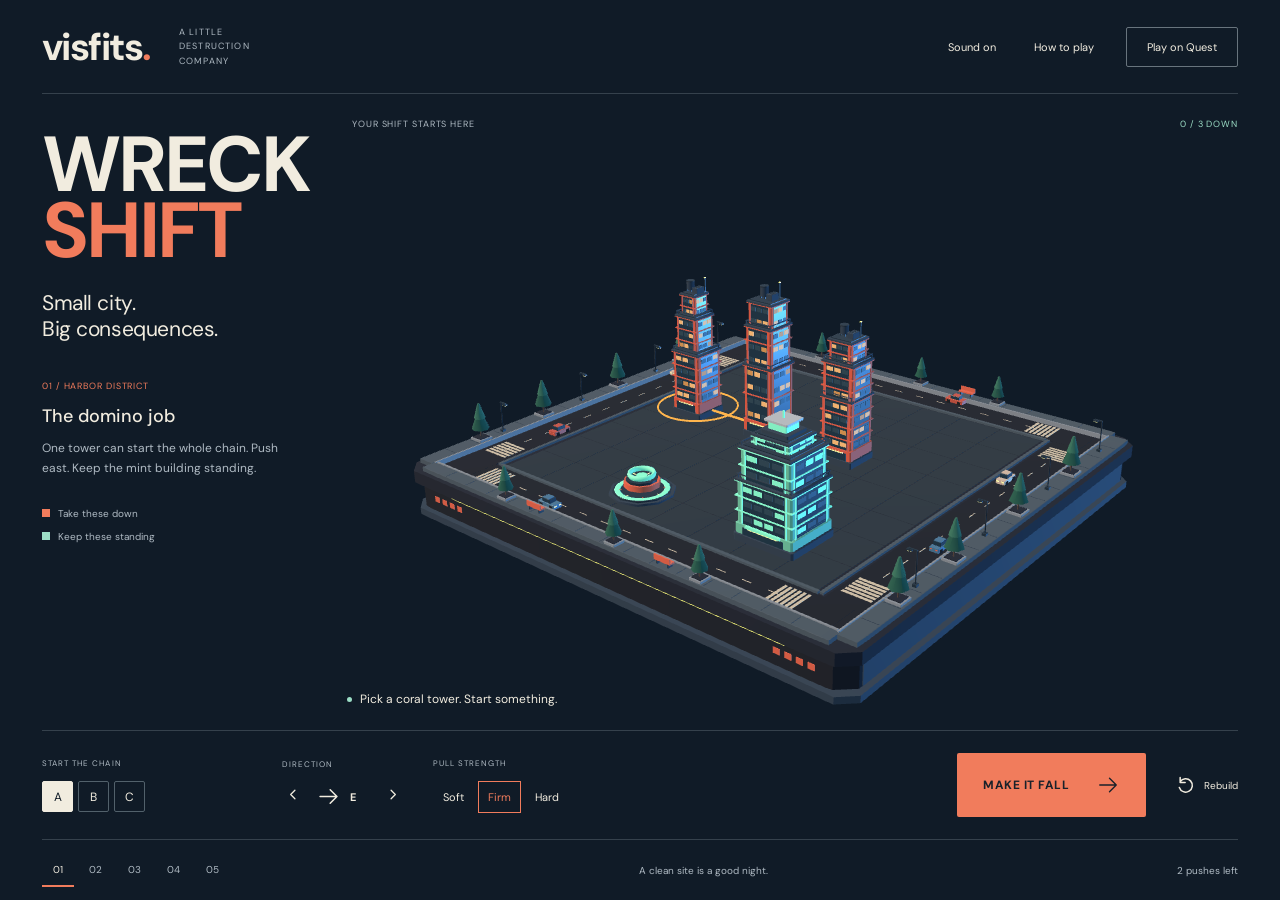
==== index.html @ 4d2891c1 "Publish Visfits Wreckshift playable release candidate" ====
<!doctype html><html lang="en"><head><meta charset="UTF-8"/><meta name="viewport" content="width=device-width,initial-scale=1.0"/><meta name="theme-color" content="#101b27"/><meta name="description" content="Visfits Wreckshift. A miniature city. One precise pull. Make the skyline fall, keep its heart standing."/><link rel="icon" href="./mark.svg"/><link rel="manifest" href="./manifest.webmanifest"/><link rel="apple-touch-icon" href="./icons/icon-192.png"/><meta property="og:title" content="Visfits: Wreckshift"/><meta property="og:description" content="A miniature city. One precise pull. Make the skyline fall, keep its heart standing."/><meta property="og:type" content="website"/><title>Visfits — Wreckshift</title>  <script type="module" crossorigin src="./assets/index-V44a2lR0.js"></script>
  <link rel="stylesheet" crossorigin href="./assets/index-DUepBXyD.css">
</head><body>
<div id="app">
<header><a class="brand" href="./" aria-label="Visfits home">visfits<span>.</span></a><span class="edition">A LITTLE DESTRUCTION COMPANY</span><div class="header-actions"><button id="sound" aria-pressed="true">Sound on</button><button id="help" aria-expanded="false">How to play</button><button id="xr" disabled>Checking VR</button></div></header>
<main>
<section class="brief" aria-label="Current contract"><h1>WRECK<br/><span>SHIFT</span></h1><p class="premise">Small city.<br/>Big consequences.</p><div class="contract"><p id="district"></p><h2 id="mission-title"></h2><p id="mission-description"></p></div><div class="legend"><span><i class="coral"></i>Take these down</span><span><i class="mint"></i>Keep these standing</span></div><div id="result" hidden><h2 id="result-title"></h2><p id="result-note"></p><button id="next">Next district <span aria-hidden="true">↗</span></button></div></section>
<section class="scene-region" aria-label="Interactive miniature city"><div id="scene-container" aria-label="Select a coral tower, aim, then push. Keyboard tower controls are below."></div><div id="loading">Building the neighborhood<span></span></div><div class="scene-top"><span id="phase">YOUR SHIFT STARTS HERE</span><span id="progress">0 / 3 DOWN</span></div><div class="scene-bottom"><span class="live-dot"></span><span id="feedback" role="status">Pick a coral tower. Start something.</span></div><div id="xr-message" role="status"></div></section>
</main>
<section class="controls" aria-label="Demolition controls"><div class="selection"><span class="control-label">START THE CHAIN</span><div id="towers" role="group" aria-label="Select a tower"></div></div><div class="aim"><span class="control-label">DIRECTION</span><div class="aim-row"><button id="left" aria-label="Aim 45 degrees left"><svg viewBox="0 0 24 24"><path d="m14 6-6 6 6 6"/></svg></button><span id="direction"><svg id="direction-arrow" viewBox="0 0 32 32"><path d="M16 26V6m-8 8 8-8 8 8"/></svg><b id="direction-label">E</b></span><button id="right" aria-label="Aim 45 degrees right"><svg viewBox="0 0 24 24"><path d="m10 6 6 6-6 6"/></svg></button></div></div><div class="power"><span class="control-label">PULL STRENGTH</span><div role="group" aria-label="Push strength"><button data-power="0.65">Soft</button><button data-power="1" aria-pressed="true">Firm</button><button data-power="1.35">Hard</button></div></div><button id="push" class="push" disabled><span>MAKE IT FALL</span><svg viewBox="0 0 32 32"><path d="M5 16h22M18 7l9 9-9 9"/></svg></button><button id="retry" class="retry" aria-label="Rebuild the district"><svg viewBox="0 0 24 24"><path d="M5 8a8 8 0 1 1-1 7M5 3v6h6"/></svg><span>Rebuild</span></button></section>
<footer><nav id="districts" aria-label="Districts"></nav><span id="best">A clean site is a good night.</span><span id="push-count">2 pushes left</span></footer>
<aside id="instructions" hidden><button id="close-help" aria-label="Close instructions">Close</button><h2>A little push.<br/>A big reaction.</h2><p>Select a coral tower. Aim the arrow away from the mint landmarks, choose your strength, then push.</p><p>In VR, point and pinch to select. Grab the orange demolition handle, draw it back, and let go. The pull sets direction and strength.</p><p>Clear every coral tower within the push limit. If a mint landmark falls, rebuild and try another angle.</p><p class="keys">Keyboard: A / D to aim · Space to push · R to rebuild</p><p><a href="./about.html" target="_blank" rel="noopener">Game notes, privacy &amp; credits ↗</a></p></aside>
</div></body></html>
---- assets/index-DUepBXyD.css ----
@font-face{font-family:DM Sans;font-style:normal;font-display:swap;font-weight:400;src:url(./dm-sans-latin-ext-400-normal-BtiwyxMk.woff2) format("woff2"),url(./dm-sans-latin-ext-400-normal-BjWJ59Pq.woff) format("woff");unicode-range:U+0100-02BA,U+02BD-02C5,U+02C7-02CC,U+02CE-02D7,U+02DD-02FF,U+0304,U+0308,U+0329,U+1D00-1DBF,U+1E00-1E9F,U+1EF2-1EFF,U+2020,U+20A0-20AB,U+20AD-20C0,U+2113,U+2C60-2C7F,U+A720-A7FF}@font-face{font-family:DM Sans;font-style:normal;font-display:swap;font-weight:400;src:url(./dm-sans-latin-400-normal-CW0RaeGs.woff2) format("woff2"),url(./dm-sans-latin-400-normal-BwCSEQnW.woff) format("woff");unicode-range:U+0000-00FF,U+0131,U+0152-0153,U+02BB-02BC,U+02C6,U+02DA,U+02DC,U+0304,U+0308,U+0329,U+2000-206F,U+20AC,U+2122,U+2191,U+2193,U+2212,U+2215,U+FEFF,U+FFFD}@font-face{font-family:DM Sans;font-style:normal;font-display:swap;font-weight:500;src:url(./dm-sans-latin-ext-500-normal-BJfUCQsA.woff2) format("woff2"),url(./dm-sans-latin-ext-500-normal-DR84L5F-.woff) format("woff");unicode-range:U+0100-02BA,U+02BD-02C5,U+02C7-02CC,U+02CE-02D7,U+02DD-02FF,U+0304,U+0308,U+0329,U+1D00-1DBF,U+1E00-1E9F,U+1EF2-1EFF,U+2020,U+20A0-20AB,U+20AD-20C0,U+2113,U+2C60-2C7F,U+A720-A7FF}@font-face{font-family:DM Sans;font-style:normal;font-display:swap;font-weight:500;src:url(./dm-sans-latin-500-normal-B9HHJjqV.woff2) format("woff2"),url(./dm-sans-latin-500-normal-Dr3UlScf.woff) format("woff");unicode-range:U+0000-00FF,U+0131,U+0152-0153,U+02BB-02BC,U+02C6,U+02DA,U+02DC,U+0304,U+0308,U+0329,U+2000-206F,U+20AC,U+2122,U+2191,U+2193,U+2212,U+2215,U+FEFF,U+FFFD}@font-face{font-family:DM Sans;font-style:normal;font-display:swap;font-weight:600;src:url(./dm-sans-latin-ext-600-normal-4vooXBpG.woff2) format("woff2"),url(./dm-sans-latin-ext-600-normal-DRtaDpgU.woff) format("woff");unicode-range:U+0100-02BA,U+02BD-02C5,U+02C7-02CC,U+02CE-02D7,U+02DD-02FF,U+0304,U+0308,U+0329,U+1D00-1DBF,U+1E00-1E9F,U+1EF2-1EFF,U+2020,U+20A0-20AB,U+20AD-20C0,U+2113,U+2C60-2C7F,U+A720-A7FF}@font-face{font-family:DM Sans;font-style:normal;font-display:swap;font-weight:600;src:url(./dm-sans-latin-600-normal-Aqo67rzb.woff2) format("woff2"),url(./dm-sans-latin-600-normal-BmdmIIQ2.woff) format("woff");unicode-range:U+0000-00FF,U+0131,U+0152-0153,U+02BB-02BC,U+02C6,U+02DA,U+02DC,U+0304,U+0308,U+0329,U+2000-206F,U+20AC,U+2122,U+2191,U+2193,U+2212,U+2215,U+FEFF,U+FFFD}@font-face{font-family:DM Sans;font-style:normal;font-display:swap;font-weight:700;src:url(./dm-sans-latin-ext-700-normal-CJIcxD6K.woff2) format("woff2"),url(./dm-sans-latin-ext-700-normal-BLI3TTWz.woff) format("woff");unicode-range:U+0100-02BA,U+02BD-02C5,U+02C7-02CC,U+02CE-02D7,U+02DD-02FF,U+0304,U+0308,U+0329,U+1D00-1DBF,U+1E00-1E9F,U+1EF2-1EFF,U+2020,U+20A0-20AB,U+20AD-20C0,U+2113,U+2C60-2C7F,U+A720-A7FF}@font-face{font-family:DM Sans;font-style:normal;font-display:swap;font-weight:700;src:url(./dm-sans-latin-700-normal-DvUfVpUG.woff2) format("woff2"),url(./dm-sans-latin-700-normal-CUSSCpQX.woff) format("woff");unicode-range:U+0000-00FF,U+0131,U+0152-0153,U+02BB-02BC,U+02C6,U+02DA,U+02DC,U+0304,U+0308,U+0329,U+2000-206F,U+20AC,U+2122,U+2191,U+2193,U+2212,U+2215,U+FEFF,U+FFFD}:root{font-family:DM Sans,sans-serif;color:#f1ecdf;background:#101b27;font-synthesis:none;--paper:#f1ecdf;--ink:#101b27;--coral:#f17c5c;--mint:#9cdec6;--muted:#afbac3;--line:#35414c}*{box-sizing:border-box}body{margin:0}button,a,select{-webkit-tap-highlight-color:transparent}button{font:inherit;color:inherit;cursor:pointer;background:none;border:0}button:disabled{opacity:.38;cursor:default}button:focus-visible,a:focus-visible{outline:2px solid var(--mint);outline-offset:5px}button:hover:not(:disabled){color:var(--mint)}::selection{background:var(--coral);color:var(--ink)}[hidden]{display:none!important}h1,h2,p{margin:0}svg{fill:none;stroke:currentColor;stroke-width:1.8;stroke-linecap:round;stroke-linejoin:round}header{height:94px;display:flex;align-items:center;gap:28px;margin:0 42px;border-bottom:1px solid var(--line);position:relative;z-index:3}.brand{font-weight:700;color:var(--paper);font-size:38px;letter-spacing:-.04em;text-decoration:none}.brand span{color:var(--coral)}.edition{font-size:9px;letter-spacing:.13em;max-width:115px;line-height:1.6;color:var(--muted)}.header-actions{margin-left:auto;display:flex;gap:26px;align-items:center;font-size:11px}#xr{border:1px solid #68747d;padding:12px 20px;border-radius:2px}main{height:calc(100svh - 264px);min-height:580px;max-height:1100px;display:grid;grid-template-columns:270px minmax(0,1fr);padding:0 42px;gap:10px}.brief{padding-top:38px;position:relative;z-index:2}h1{font-size:78px;line-height:.85;letter-spacing:-.04em;font-weight:700;position:relative;width:min-content}h1 span{color:var(--coral)}h1 i{font-size:17px;font-style:normal;position:absolute;right:-21px;top:5px}.premise{font-size:21px;line-height:1.25;margin-top:25px;letter-spacing:-.02em}.contract{margin-top:38px;max-width:245px}#district{font-size:9px;letter-spacing:.1em;color:var(--coral);margin-bottom:12px}.contract h2{font-size:18px;font-weight:500}.contract>p:last-child{font-size:12px;line-height:1.7;color:var(--muted);margin-top:10px}.legend{display:flex;flex-direction:column;gap:10px;margin-top:28px;font-size:10px;color:var(--muted)}.legend span{display:flex;align-items:center;gap:8px}.legend i{width:8px;height:8px;display:inline-block}.coral{background:var(--coral)}.mint{background:var(--mint)}.scene-region{position:relative;min-width:0}#scene-container{position:absolute;inset:0}canvas{display:block;touch-action:pan-y}#loading{position:absolute;inset:0;display:flex;align-items:center;justify-content:center;gap:12px;font-size:13px;background:var(--ink);z-index:4}#loading span{width:5px;height:5px;background:var(--coral);animation:blink 1s infinite}@keyframes blink{50%{opacity:.25}}.scene-top{position:absolute;top:24px;left:30px;right:0;display:flex;justify-content:space-between;font-size:9px;letter-spacing:.1em;color:var(--muted);pointer-events:none}#progress{color:var(--mint)}.scene-bottom{position:absolute;bottom:23px;left:25px;right:15px;display:flex;align-items:center;gap:8px;font-size:12px;pointer-events:none}.live-dot{height:5px;width:5px;border-radius:50%;background:var(--mint);flex-shrink:0}#xr-message{position:absolute;bottom:55px;left:25px;right:25px;font-size:12px;background:var(--ink);color:var(--coral)}#xr-message:empty{display:none}.controls{min-height:110px;margin:0 42px;display:flex;gap:30px;align-items:center;border-top:1px solid var(--line);border-bottom:1px solid var(--line)}.control-label{font-size:8px;letter-spacing:.13em;color:var(--muted);display:block;margin-bottom:13px}.selection{min-width:210px}#towers{display:flex;gap:5px}#towers button{width:31px;height:31px;font-size:12px;border:1px solid #52616b;border-radius:2px;font-variant-numeric:tabular-nums}#towers button[aria-pressed=true]{background:var(--paper);color:var(--ink);border-color:var(--paper)}#towers button.fallen{border-style:dashed;color:var(--mint)}.aim-row{display:flex;gap:11px;align-items:center}.aim-row>button{padding:0;width:22px;height:30px}.aim-row>button svg{width:17px;height:17px}.aim-row>span{display:flex;gap:8px;align-items:center;font-size:11px;min-width:55px}.aim-row>span svg{width:27px;height:27px;transition:rotate .2s}.power>div{display:flex;gap:4px}.power button{padding:8px 9px;border:1px solid transparent;font-size:11px}.power button[aria-pressed=true]{border-color:var(--coral);color:var(--coral)}.push{margin-left:auto;background:var(--coral);color:#18212a;display:flex;align-items:center;gap:27px;padding:20px 26px;border-radius:2px;font-size:12px;font-weight:700;letter-spacing:.04em;white-space:nowrap;min-height:61px}.push svg{width:24px;height:24px}.push:hover:not(:disabled){background:#ffa07c;color:var(--ink)}.retry{display:flex;align-items:center;gap:8px;font-size:10px;padding:10px 0}.retry svg{width:20px;height:20px}footer{height:60px;display:flex;align-items:center;justify-content:space-between;margin:0 42px;color:var(--muted);font-size:10px}#districts{display:flex;gap:4px}#districts button{font-size:10px;padding:9px 11px;border-bottom:2px solid transparent}#districts button[aria-current=true]{color:var(--paper);border-color:var(--coral)}#districts button.complete:after{content:"·";color:var(--mint);margin-left:4px}#result{position:absolute;left:0;right:0;top:280px;background:var(--ink);padding:24px 0;min-height:210px}#result h2{font-size:30px;letter-spacing:-.03em;color:var(--mint)}#result.fail h2{color:var(--coral)}#result p{font-size:12px;line-height:1.7;color:var(--muted);margin-top:12px}#next{margin-top:20px;padding:13px 15px;border:1px solid var(--muted);font-size:12px;display:flex;justify-content:space-between;gap:24px}#instructions{position:fixed;z-index:20;right:25px;top:80px;padding:35px;width:360px;max-width:calc(100vw - 36px);background:#e6e5d8;color:#142230;box-shadow:0 15px 60px #0007;border-radius:2px}#instructions h2{font-size:33px;line-height:1.05;letter-spacing:-.03em;margin:25px 0}#instructions p{font-size:13px;line-height:1.7;margin-top:15px}#instructions .keys{font-size:11px}#close-help{position:absolute;right:20px;top:15px;font-size:11px;text-decoration:underline}#instructions button:hover{color:#ab3929}::-webkit-scrollbar{width:7px}::-webkit-scrollbar-thumb{background:#51616e}::-webkit-scrollbar-track{background:var(--ink)}@media(min-width:1600px){main{grid-template-columns:330px minmax(0,1fr)}h1{font-size:96px}.brief{padding-top:55px}.contract{margin-top:50px}}@media(max-width:1100px){header{margin:0 25px}.edition{display:none}main{padding:0 25px;grid-template-columns:220px minmax(0,1fr)}h1{font-size:66px}.controls,footer{margin:0 25px}.controls{gap:15px}.selection{min-width:170px}.power button{padding:8px 5px}.push{padding:18px;gap:12px}}@media(max-width:760px){header{height:70px;margin:0 18px}.brand{font-size:30px}.header-actions{gap:14px;font-size:10px}#xr{padding:9px 11px}#help{font-size:0}#help:after{content:"Help";font-size:10px}main{height:auto;min-height:0;display:block;padding:0 18px}.brief{padding-top:22px;display:grid;grid-template-columns:1fr 1fr;gap:8px 14px}h1{font-size:42px;line-height:.85;grid-row:1/3}h1 i{font-size:12px;right:-13px}.premise{font-size:14px;margin:0}.contract{margin:0;grid-column:1/-1;max-width:none;display:grid;grid-template-columns:1fr 1fr;gap:6px 14px;padding-top:20px}#district{font-size:8px;margin:0;grid-column:1}.contract h2{font-size:15px;grid-column:1}.contract>p:last-child{grid-column:2;grid-row:1/3;font-size:10px;line-height:1.6;margin:0}.legend{grid-column:2;grid-row:2;gap:5px;font-size:9px;margin:0}.scene-region{height:400px;margin:0 -18px}.scene-top{top:19px;left:18px;right:18px;font-size:8px}.scene-bottom{left:18px;bottom:10px;font-size:10px}.controls{margin:0;position:fixed;bottom:0;left:0;right:0;z-index:8;background:var(--ink);padding:14px 18px;display:grid;grid-template-columns:1fr auto auto;gap:13px 8px;box-shadow:0 -12px 28px #101b2740}.selection{min-width:0;grid-column:1/3}.control-label{font-size:7px;margin-bottom:7px}#towers{gap:4px}#towers button{height:26px;width:26px;font-size:10px}.aim{grid-column:3;grid-row:1}.aim-row{gap:4px}.aim-row>span{min-width:46px}.power{grid-column:1;grid-row:2}.power .control-label{display:none}.power button{font-size:10px;padding:7px}.push{grid-column:2/4;grid-row:2;font-size:10px;min-height:39px;padding:9px 12px;gap:13px;margin:0;justify-content:center}.push svg{width:18px;height:18px}.retry{grid-row:1;grid-column:2;justify-self:end;margin-right:6px;padding:19px 0 0}.retry span{display:none}.retry svg{width:18px;height:18px}.selection{grid-column:1}.aim{min-width:100px}body{padding-bottom:145px}footer{margin:0 18px;height:55px;font-size:9px;gap:10px}#best{display:none}#districts button{padding:9px}#result{position:relative;grid-column:1/-1;top:auto;padding:17px 0;min-height:0}#result h2{font-size:25px}#result p{font-size:11px;margin-top:5px}#next{margin-top:10px;padding:10px;font-size:11px}.scene-region:has(+*){min-width:0}}@media(prefers-reduced-motion:reduce){*,*:before,*:after{animation:none!important;transition:none!important}}
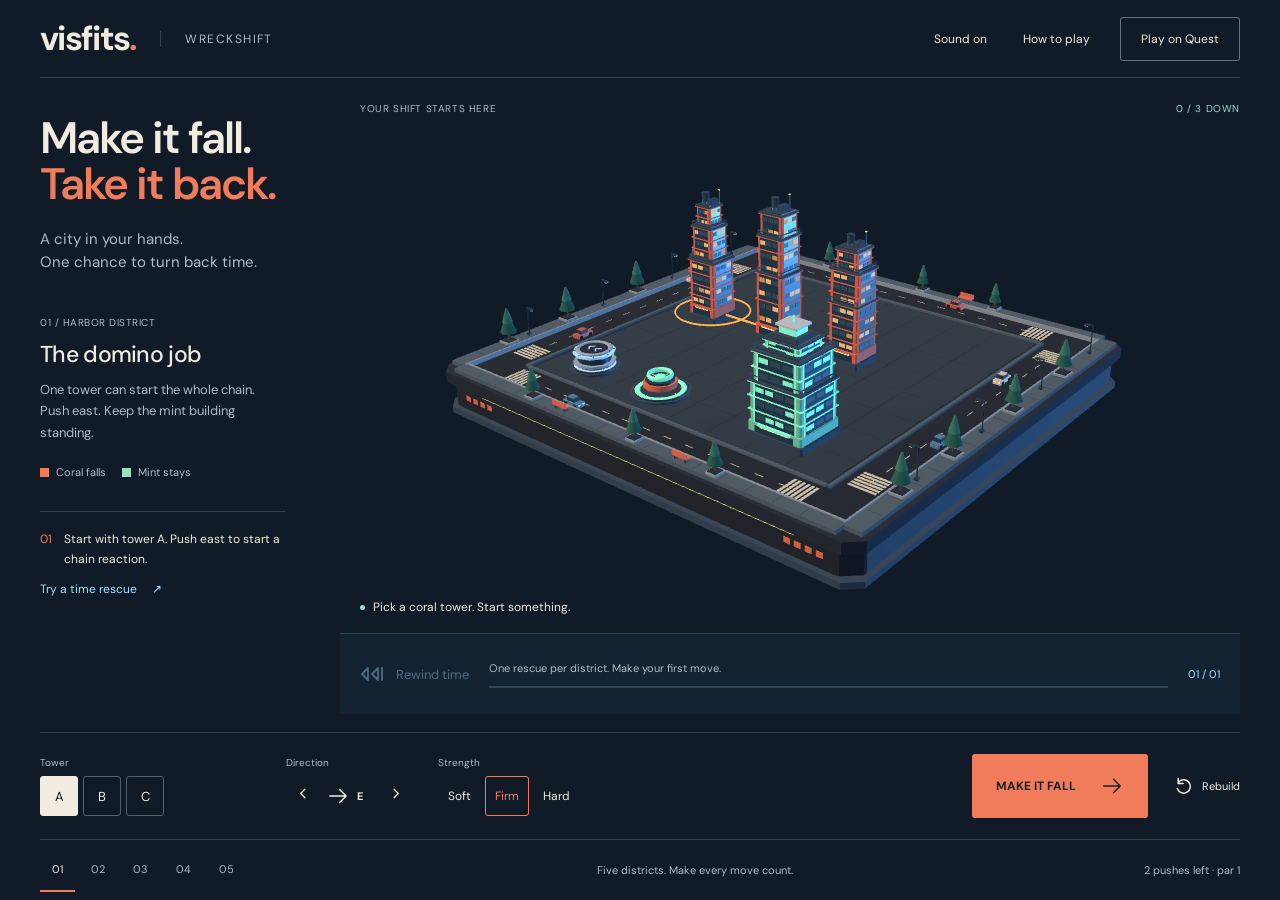
==== commit c826d02a: "Publish Visfits rewind-and-redirect release" ====
--- a/index.html
+++ b/index.html
@@ -1,13 +1,15 @@
-<!doctype html><html lang="en"><head><meta charset="UTF-8"/><meta name="viewport" content="width=device-width,initial-scale=1.0"/><meta name="theme-color" content="#101b27"/><meta name="description" content="Visfits Wreckshift. A miniature city. One precise pull. Make the skyline fall, keep its heart standing."/><link rel="icon" href="./mark.svg"/><link rel="manifest" href="./manifest.webmanifest"/><link rel="apple-touch-icon" href="./icons/icon-192.png"/><meta property="og:title" content="Visfits: Wreckshift"/><meta property="og:description" content="A miniature city. One precise pull. Make the skyline fall, keep its heart standing."/><meta property="og:type" content="website"/><title>Visfits — Wreckshift</title>  <script type="module" crossorigin src="./assets/index-V44a2lR0.js"></script>
-  <link rel="stylesheet" crossorigin href="./assets/index-DUepBXyD.css">
+<!doctype html>
+<html lang="en"><head><meta charset="UTF-8"/><meta name="viewport" content="width=device-width,initial-scale=1.0"/><meta name="theme-color" content="#101b27"/><meta name="description" content="Visfits Wreckshift. Pull a tower. Rewind the collapse. Change the city's fate with your hands."/><link rel="icon" href="./mark.svg"/><link rel="manifest" href="./manifest.webmanifest"/><link rel="apple-touch-icon" href="./icons/icon-192.png"/><meta property="og:title" content="Visfits: Wreckshift"/><meta property="og:description" content="Pull a tower. Rewind the collapse. Change the city's fate with your hands."/><meta property="og:type" content="website"/><title>Visfits — Wreckshift</title>  <script type="module" crossorigin src="./assets/index-K0QiVnIG.js"></script>
+  <link rel="stylesheet" crossorigin href="./assets/index-BJl4r2vV.css">
 </head><body>
 <div id="app">
-<header><a class="brand" href="./" aria-label="Visfits home">visfits<span>.</span></a><span class="edition">A LITTLE DESTRUCTION COMPANY</span><div class="header-actions"><button id="sound" aria-pressed="true">Sound on</button><button id="help" aria-expanded="false">How to play</button><button id="xr" disabled>Checking VR</button></div></header>
+<header><a class="brand" href="./" aria-label="Visfits home">visfits<span>.</span></a><span class="edition">WRECKSHIFT</span><div class="header-actions"><button id="sound" aria-pressed="true">Sound on</button><button id="help" aria-expanded="false">How to play</button><button id="xr" disabled>Checking VR</button></div></header>
 <main>
-<section class="brief" aria-label="Current contract"><h1>WRECK<br/><span>SHIFT</span></h1><p class="premise">Small city.<br/>Big consequences.</p><div class="contract"><p id="district"></p><h2 id="mission-title"></h2><p id="mission-description"></p></div><div class="legend"><span><i class="coral"></i>Take these down</span><span><i class="mint"></i>Keep these standing</span></div><div id="result" hidden><h2 id="result-title"></h2><p id="result-note"></p><button id="next">Next district <span aria-hidden="true">↗</span></button></div></section>
-<section class="scene-region" aria-label="Interactive miniature city"><div id="scene-container" aria-label="Select a coral tower, aim, then push. Keyboard tower controls are below."></div><div id="loading">Building the neighborhood<span></span></div><div class="scene-top"><span id="phase">YOUR SHIFT STARTS HERE</span><span id="progress">0 / 3 DOWN</span></div><div class="scene-bottom"><span class="live-dot"></span><span id="feedback" role="status">Pick a coral tower. Start something.</span></div><div id="xr-message" role="status"></div></section>
+<section class="brief" aria-label="Current contract"><div class="title-block"><h1>Make it fall.<br/><span>Take it back.</span></h1><p class="premise">A city in your hands.<br/>One chance to turn back time.</p></div><div class="contract"><p id="district"></p><h2 id="mission-title"></h2><p id="mission-description"></p></div><div class="legend"><span><i class="coral"></i>Coral falls</span><span><i class="mint"></i>Mint stays</span></div><div id="lesson"><span id="lesson-number">01</span><p id="lesson-text">Start with tower A. Push east to start a chain reaction.</p></div><button id="practice" class="text-button">Try a time rescue <span aria-hidden="true">↗</span></button><div id="result" hidden><p id="result-stamp"></p><h2 id="result-title"></h2><p id="result-note"></p><p id="result-score"></p><button id="next">Next district <span aria-hidden="true">↗</span></button></div></section>
+<section class="scene-region" aria-label="Interactive miniature city"><div id="scene-container" aria-label="Select a coral tower, aim, then push. Keyboard tower controls are below."></div><div id="loading">Building the neighborhood<span></span></div><div class="scene-top"><span id="phase">YOUR SHIFT STARTS HERE</span><span id="progress">0 / 3 DOWN</span></div><div id="time-overlay" hidden><span>TIME HELD</span><strong id="time-readout">−0.0s</strong><p>Pick a tower. Change the chain.</p></div><div class="scene-bottom"><span class="live-dot"></span><span id="feedback" role="status">Pick a coral tower. Start something.</span></div><div id="xr-message" role="status"></div></section>
+<section class="time-console" aria-label="Time rescue"><button id="rewind" disabled><svg viewBox="0 0 24 24" aria-hidden="true"><path d="M8 6 2 12l6 6V6Zm10 0-6 6 6 6V6M22 6v12"/></svg><span id="rewind-label">Rewind time</span></button><div class="time-detail"><p id="time-caption">One rescue per district. Make your first move.</p><div id="timeline-controls" hidden><label for="timeline">Back in time</label><input id="timeline" type="range" min="0" max="1000" value="1000" step="1"/><output id="timeline-value" for="timeline">0.0s</output><button id="cancel-rewind">Return to present</button></div><div class="time-track" aria-hidden="true"><span id="time-fill"></span></div></div><span id="time-charge">01 / 01</span><button id="mobile-retry" aria-label="Rebuild the district">Rebuild ↻</button></section>
 </main>
-<section class="controls" aria-label="Demolition controls"><div class="selection"><span class="control-label">START THE CHAIN</span><div id="towers" role="group" aria-label="Select a tower"></div></div><div class="aim"><span class="control-label">DIRECTION</span><div class="aim-row"><button id="left" aria-label="Aim 45 degrees left"><svg viewBox="0 0 24 24"><path d="m14 6-6 6 6 6"/></svg></button><span id="direction"><svg id="direction-arrow" viewBox="0 0 32 32"><path d="M16 26V6m-8 8 8-8 8 8"/></svg><b id="direction-label">E</b></span><button id="right" aria-label="Aim 45 degrees right"><svg viewBox="0 0 24 24"><path d="m10 6 6 6-6 6"/></svg></button></div></div><div class="power"><span class="control-label">PULL STRENGTH</span><div role="group" aria-label="Push strength"><button data-power="0.65">Soft</button><button data-power="1" aria-pressed="true">Firm</button><button data-power="1.35">Hard</button></div></div><button id="push" class="push" disabled><span>MAKE IT FALL</span><svg viewBox="0 0 32 32"><path d="M5 16h22M18 7l9 9-9 9"/></svg></button><button id="retry" class="retry" aria-label="Rebuild the district"><svg viewBox="0 0 24 24"><path d="M5 8a8 8 0 1 1-1 7M5 3v6h6"/></svg><span>Rebuild</span></button></section>
-<footer><nav id="districts" aria-label="Districts"></nav><span id="best">A clean site is a good night.</span><span id="push-count">2 pushes left</span></footer>
-<aside id="instructions" hidden><button id="close-help" aria-label="Close instructions">Close</button><h2>A little push.<br/>A big reaction.</h2><p>Select a coral tower. Aim the arrow away from the mint landmarks, choose your strength, then push.</p><p>In VR, point and pinch to select. Grab the orange demolition handle, draw it back, and let go. The pull sets direction and strength.</p><p>Clear every coral tower within the push limit. If a mint landmark falls, rebuild and try another angle.</p><p class="keys">Keyboard: A / D to aim · Space to push · R to rebuild</p><p><a href="./about.html" target="_blank" rel="noopener">Game notes, privacy &amp; credits ↗</a></p></aside>
+<section class="controls" aria-label="Demolition controls"><div class="selection"><span class="control-label">Tower</span><div id="towers" role="group" aria-label="Select a tower"></div></div><div class="aim"><span class="control-label">Direction</span><div class="aim-row"><button id="left" aria-label="Aim 45 degrees left"><svg viewBox="0 0 24 24"><path d="m14 6-6 6 6 6"/></svg></button><span id="direction"><svg id="direction-arrow" viewBox="0 0 32 32"><path d="M16 26V6m-8 8 8-8 8 8"/></svg><b id="direction-label">E</b></span><button id="right" aria-label="Aim 45 degrees right"><svg viewBox="0 0 24 24"><path d="m10 6 6 6-6 6"/></svg></button></div></div><div class="power"><span class="control-label">Strength</span><div role="group" aria-label="Push strength"><button data-power="0.65">Soft</button><button data-power="1" aria-pressed="true">Firm</button><button data-power="1.35">Hard</button></div></div><button id="push" class="push" disabled><span>MAKE IT FALL</span><svg viewBox="0 0 32 32"><path d="M5 16h22M18 7l9 9-9 9"/></svg></button><button id="retry" class="retry" aria-label="Rebuild the district"><svg viewBox="0 0 24 24"><path d="M5 8a8 8 0 1 1-1 7M5 3v6h6"/></svg><span>Rebuild</span></button></section>
+<footer><nav id="districts" aria-label="Districts"></nav><span id="best">Five districts. Make every move count.</span><span id="push-count">2 pushes left</span></footer>
+<aside id="instructions" hidden aria-label="How to play"><button id="close-help" aria-label="Close instructions">Close</button><h2>Break the city.<br/>Rewrite the moment.</h2><ol><li><strong>Start a chain.</strong> Select a coral tower, aim away from mint landmarks, then push.</li><li><strong>Catch your mistake.</strong> While buildings fall or after a failed move, rewind the last collapse. You get one rescue per district, including one bonus redirect push.</li><li><strong>Change the outcome.</strong> With time held, choose a standing tower and push in a new direction. Everything resumes from that instant.</li></ol><p>In VR: point and pinch to select. Pull the orange handle opposite the fall, then release. Pull the blue reel toward you to wind time back; release it, then redirect with the orange handle.</p><p>A Perfect shift clears the district at par without rewinding. Best scores stay on this device.</p><p class="keys">Keyboard: A / D aim · Space push · Z rewind · R rebuild</p><p><a href="./about.html" target="_blank" rel="noopener">Game notes, privacy &amp; credits ↗</a></p></aside>
 </div></body></html>
--- a/assets/index-BJl4r2vV.css
+++ b/assets/index-BJl4r2vV.css
@@ -0,0 +1 @@
+@font-face{font-family:DM Sans;font-style:normal;font-display:swap;font-weight:400;src:url(./dm-sans-latin-ext-400-normal-BtiwyxMk.woff2) format("woff2"),url(./dm-sans-latin-ext-400-normal-BjWJ59Pq.woff) format("woff");unicode-range:U+0100-02BA,U+02BD-02C5,U+02C7-02CC,U+02CE-02D7,U+02DD-02FF,U+0304,U+0308,U+0329,U+1D00-1DBF,U+1E00-1E9F,U+1EF2-1EFF,U+2020,U+20A0-20AB,U+20AD-20C0,U+2113,U+2C60-2C7F,U+A720-A7FF}@font-face{font-family:DM Sans;font-style:normal;font-display:swap;font-weight:400;src:url(./dm-sans-latin-400-normal-CW0RaeGs.woff2) format("woff2"),url(./dm-sans-latin-400-normal-BwCSEQnW.woff) format("woff");unicode-range:U+0000-00FF,U+0131,U+0152-0153,U+02BB-02BC,U+02C6,U+02DA,U+02DC,U+0304,U+0308,U+0329,U+2000-206F,U+20AC,U+2122,U+2191,U+2193,U+2212,U+2215,U+FEFF,U+FFFD}@font-face{font-family:DM Sans;font-style:normal;font-display:swap;font-weight:500;src:url(./dm-sans-latin-ext-500-normal-BJfUCQsA.woff2) format("woff2"),url(./dm-sans-latin-ext-500-normal-DR84L5F-.woff) format("woff");unicode-range:U+0100-02BA,U+02BD-02C5,U+02C7-02CC,U+02CE-02D7,U+02DD-02FF,U+0304,U+0308,U+0329,U+1D00-1DBF,U+1E00-1E9F,U+1EF2-1EFF,U+2020,U+20A0-20AB,U+20AD-20C0,U+2113,U+2C60-2C7F,U+A720-A7FF}@font-face{font-family:DM Sans;font-style:normal;font-display:swap;font-weight:500;src:url(./dm-sans-latin-500-normal-B9HHJjqV.woff2) format("woff2"),url(./dm-sans-latin-500-normal-Dr3UlScf.woff) format("woff");unicode-range:U+0000-00FF,U+0131,U+0152-0153,U+02BB-02BC,U+02C6,U+02DA,U+02DC,U+0304,U+0308,U+0329,U+2000-206F,U+20AC,U+2122,U+2191,U+2193,U+2212,U+2215,U+FEFF,U+FFFD}@font-face{font-family:DM Sans;font-style:normal;font-display:swap;font-weight:600;src:url(./dm-sans-latin-ext-600-normal-4vooXBpG.woff2) format("woff2"),url(./dm-sans-latin-ext-600-normal-DRtaDpgU.woff) format("woff");unicode-range:U+0100-02BA,U+02BD-02C5,U+02C7-02CC,U+02CE-02D7,U+02DD-02FF,U+0304,U+0308,U+0329,U+1D00-1DBF,U+1E00-1E9F,U+1EF2-1EFF,U+2020,U+20A0-20AB,U+20AD-20C0,U+2113,U+2C60-2C7F,U+A720-A7FF}@font-face{font-family:DM Sans;font-style:normal;font-display:swap;font-weight:600;src:url(./dm-sans-latin-600-normal-Aqo67rzb.woff2) format("woff2"),url(./dm-sans-latin-600-normal-BmdmIIQ2.woff) format("woff");unicode-range:U+0000-00FF,U+0131,U+0152-0153,U+02BB-02BC,U+02C6,U+02DA,U+02DC,U+0304,U+0308,U+0329,U+2000-206F,U+20AC,U+2122,U+2191,U+2193,U+2212,U+2215,U+FEFF,U+FFFD}@font-face{font-family:DM Sans;font-style:normal;font-display:swap;font-weight:700;src:url(./dm-sans-latin-ext-700-normal-CJIcxD6K.woff2) format("woff2"),url(./dm-sans-latin-ext-700-normal-BLI3TTWz.woff) format("woff");unicode-range:U+0100-02BA,U+02BD-02C5,U+02C7-02CC,U+02CE-02D7,U+02DD-02FF,U+0304,U+0308,U+0329,U+1D00-1DBF,U+1E00-1E9F,U+1EF2-1EFF,U+2020,U+20A0-20AB,U+20AD-20C0,U+2113,U+2C60-2C7F,U+A720-A7FF}@font-face{font-family:DM Sans;font-style:normal;font-display:swap;font-weight:700;src:url(./dm-sans-latin-700-normal-DvUfVpUG.woff2) format("woff2"),url(./dm-sans-latin-700-normal-CUSSCpQX.woff) format("woff");unicode-range:U+0000-00FF,U+0131,U+0152-0153,U+02BB-02BC,U+02C6,U+02DA,U+02DC,U+0304,U+0308,U+0329,U+2000-206F,U+20AC,U+2122,U+2191,U+2193,U+2212,U+2215,U+FEFF,U+FFFD}:root{font-family:DM Sans,sans-serif;color:#f1ecdf;background:#101b27;font-synthesis:none;--paper:#f1ecdf;--ink:#101b27;--coral:#f17c5c;--mint:#9cdec6;--time:#a5dfff;--muted:#afbac3;--line:#35414c}*{box-sizing:border-box}body{margin:0}button,a,input{-webkit-tap-highlight-color:transparent}button{font:inherit;color:inherit;cursor:pointer;background:none;border:0}button:disabled{opacity:.38;cursor:default}button:focus-visible,a:focus-visible,input:focus-visible{outline:2px solid var(--time);outline-offset:4px}button:hover:not(:disabled){color:var(--mint)}::selection{background:var(--coral);color:var(--ink)}[hidden]{display:none!important}h1,h2,p{margin:0}svg{fill:none;stroke:currentColor;stroke-width:1.8;stroke-linecap:round;stroke-linejoin:round}header{height:78px;display:flex;align-items:center;gap:24px;margin:0 40px;border-bottom:1px solid var(--line);position:relative;z-index:3}.brand{font-weight:700;color:var(--paper);font-size:34px;letter-spacing:-.05em;text-decoration:none}.brand span{color:var(--coral)}.edition{font-size:12px;letter-spacing:.12em;color:var(--muted);border-left:1px solid var(--line);padding-left:24px}.header-actions{margin-left:auto;display:flex;gap:24px;align-items:center;font-size:12px}.header-actions button{min-height:44px}#xr{border:1px solid #68747d;padding:10px 20px;border-radius:3px}main{min-height:610px;height:calc(100svh - 246px);max-height:1080px;display:grid;grid-template-columns:280px minmax(0,1fr);grid-template-rows:minmax(440px,1fr) auto;padding:0 40px;gap:0 20px}.brief{padding-top:38px;position:relative;z-index:2;grid-row:1/3}h1{font-size:44px;line-height:1.04;letter-spacing:-.045em;font-weight:600}h1 span{color:var(--coral)}.premise{font-size:15px;line-height:1.55;margin-top:20px;color:var(--muted)}.contract{margin-top:42px;max-width:245px}#district{font-size:10px;letter-spacing:.05em;color:var(--muted);margin-bottom:10px}.contract h2{font-size:23px;font-weight:500;letter-spacing:-.03em}.contract>p:last-child{font-size:13px;line-height:1.65;color:var(--muted);margin-top:10px}.legend{display:flex;gap:16px;margin-top:22px;font-size:11px;color:var(--muted)}.legend span{display:flex;align-items:center;gap:7px}.legend i{width:9px;height:9px;display:inline-block}.coral{background:var(--coral)}.mint{background:var(--mint)}#lesson{display:flex;gap:12px;margin-top:32px;border-top:1px solid var(--line);padding-top:18px;max-width:245px;font-size:12px;line-height:1.6}#lesson-number{font-size:12px;color:var(--coral);font-variant-numeric:tabular-nums}#lesson-text{color:var(--paper)}.text-button{padding:12px 0;font-size:12px;color:var(--time);display:flex;gap:15px;min-height:44px}.scene-region{position:relative;min-width:0;min-height:0}#scene-container{position:absolute;inset:0}canvas{display:block;touch-action:pan-y}#loading{position:absolute;inset:0;display:flex;align-items:center;justify-content:center;gap:12px;font-size:13px;background:var(--ink);z-index:4}#loading span{width:5px;height:5px;background:var(--coral);animation:blink 1s infinite}@keyframes blink{50%{opacity:.25}}.scene-top{position:absolute;top:24px;left:20px;right:0;display:flex;justify-content:space-between;gap:16px;font-size:10px;letter-spacing:.06em;color:var(--muted);pointer-events:none}#progress{color:var(--mint);white-space:nowrap}.scene-bottom{position:absolute;bottom:18px;left:20px;right:15px;display:flex;align-items:center;gap:8px;font-size:12px;pointer-events:none}.live-dot{height:5px;width:5px;border-radius:50%;background:var(--mint);flex-shrink:0}#xr-message{position:absolute;bottom:50px;left:20px;right:20px;font-size:12px;background:var(--ink);color:var(--coral)}#xr-message:empty{display:none}#time-overlay{position:absolute;top:68px;right:15px;text-align:right;pointer-events:none;color:var(--time)}#time-overlay span{font-size:10px;letter-spacing:.12em}#time-overlay strong{display:block;font-weight:500;font-size:44px;letter-spacing:-.05em;font-variant-numeric:tabular-nums}#time-overlay p{font-size:11px}.time-console{display:flex;align-items:center;gap:20px;padding:18px 20px;border-top:1px solid var(--line);background:#142331;margin-bottom:18px;min-width:0}.time-console>button{display:flex;gap:12px;align-items:center;color:var(--time);font-size:13px;white-space:nowrap;min-height:44px;padding:0}.time-console svg{width:24px;height:24px}.time-detail{flex:1;min-width:0}.time-detail p{font-size:11px;color:var(--muted);line-height:1.5}.time-track{height:2px;background:#304556;margin-top:10px;overflow:hidden}#time-fill{height:100%;display:block;background:var(--time);width:0}#time-charge{color:var(--time);font-size:11px;white-space:nowrap;font-variant-numeric:tabular-nums}#timeline-controls{display:flex;align-items:center;gap:10px;font-size:10px;margin-top:5px}#timeline-controls label{position:absolute;width:1px;height:1px;overflow:hidden;clip-path:inset(50%)}#timeline{min-width:60px;flex:1;width:100%;accent-color:var(--time);height:26px}#timeline-value{font-variant-numeric:tabular-nums;min-width:36px}#cancel-rewind{font-size:10px;min-height:36px;text-decoration:underline;white-space:nowrap}.time-held .time-console{border-color:var(--time)}.time-held #phase,.time-held #lesson-number{color:var(--time)}.controls{min-height:108px;margin:0 40px;display:flex;gap:26px;align-items:center;border-top:1px solid var(--line);border-bottom:1px solid var(--line)}.control-label{font-size:10px;color:var(--muted);display:block;margin-bottom:7px}.selection{min-width:220px}#towers{display:flex;gap:5px}#towers button{width:38px;height:40px;font-size:13px;border:1px solid #52616b;border-radius:3px;font-variant-numeric:tabular-nums}#towers button[aria-pressed=true]{background:var(--paper);color:var(--ink);border-color:var(--paper)}#towers button.fallen{border-style:dashed;color:var(--mint)}.aim-row{display:flex;gap:5px;align-items:center}.aim-row>button{padding:0;width:34px;height:40px}.aim-row>button svg{width:17px;height:17px}.aim-row>span{display:flex;gap:6px;align-items:center;font-size:11px;min-width:48px}.aim-row>span svg{width:26px;height:26px;transition:rotate .2s}.power>div{display:flex;gap:4px}.power button{padding:10px 9px;min-height:40px;border:1px solid transparent;font-size:12px;border-radius:3px}.power button[aria-pressed=true]{border-color:var(--coral);color:var(--coral)}.push{margin-left:auto;background:var(--coral);color:#18212a;display:flex;align-items:center;justify-content:center;gap:24px;padding:20px 24px;border-radius:3px;font-size:12px;font-weight:700;white-space:nowrap;min-height:60px}.push svg{width:24px;height:24px}.push:hover:not(:disabled){background:#ffa07c;color:var(--ink)}.time-held .push{background:var(--time)}.retry{display:flex;align-items:center;gap:8px;font-size:11px;padding:10px 0;min-height:44px}.retry svg{width:20px;height:20px}footer{height:60px;display:flex;align-items:center;justify-content:space-between;margin:0 40px;color:var(--muted);font-size:11px;gap:20px}#districts{display:flex;gap:4px}#districts button{font-size:11px;padding:12px;border-bottom:2px solid transparent;min-height:44px}#districts button[aria-current=true]{color:var(--paper);border-color:var(--coral)}#districts button.complete{color:var(--mint)}#districts button.mastered{border-top:2px solid var(--mint)}#result{position:absolute;left:0;right:0;top:245px;background:var(--ink);padding:22px 15px 28px 0;min-height:360px}#result-stamp{color:var(--mint);font-size:12px!important;margin:0 0 12px!important}#result h2{font-size:34px;line-height:1.1;letter-spacing:-.04em;color:var(--mint)}#result.fail h2{color:var(--coral)}#result p{font-size:13px;line-height:1.65;color:var(--muted);margin-top:14px}#result-score{font-size:30px!important;letter-spacing:-.03em;color:var(--paper)!important;font-variant-numeric:tabular-nums}#next{margin-top:20px;padding:13px 15px;border:1px solid var(--muted);font-size:12px;display:flex;justify-content:space-between;gap:24px;min-height:44px;border-radius:3px}#instructions{position:fixed;z-index:20;right:25px;top:75px;padding:35px;width:410px;max-width:calc(100vw - 36px);max-height:calc(100svh - 95px);overflow:auto;background:#e6e5d8;color:#142230;box-shadow:0 15px 60px #0007;border-radius:3px}#instructions h2{font-size:34px;line-height:1.08;letter-spacing:-.04em;margin:20px 0}#instructions p,#instructions li{font-size:13px;line-height:1.65;margin-top:15px}#instructions ol{padding-left:18px}#instructions .keys{font-size:11px}#instructions a{color:#223c54}#close-help{position:absolute;right:20px;top:8px;min-height:44px;font-size:11px;text-decoration:underline}#instructions button:hover{color:#ab3929}::-webkit-scrollbar{width:7px}::-webkit-scrollbar-thumb{background:#51616e}::-webkit-scrollbar-track{background:var(--ink)}@media(min-width:1600px){main{grid-template-columns:330px minmax(0,1fr)}h1{font-size:54px}.brief{padding-top:50px}.contract{margin-top:60px}}@media(max-width:1100px){header{margin:0 24px}.edition{display:none}main{padding:0 24px;grid-template-columns:230px minmax(0,1fr);gap:0 5px}h1{font-size:37px}.controls,footer{margin:0 24px}.controls{gap:12px}.selection{min-width:195px}#towers button{width:34px}.power button{padding:8px 5px}.push{padding:18px 14px;gap:12px}.retry span{display:none}.time-console{gap:12px;padding:14px}.time-detail p{font-size:10px}#time-charge{display:none}}@media(max-width:760px){header{height:68px;margin:0 18px;gap:14px}.brand{font-size:29px}.header-actions{gap:12px;font-size:10px}#xr{padding:8px 10px}#help{font-size:0}#help:after{content:"Help";font-size:10px}main{height:auto;min-height:0;display:flex;flex-direction:column;padding:0 18px}.brief{padding-top:22px;display:grid;grid-template-columns:1fr 1fr;gap:14px;order:0}.title-block{display:none}.contract{margin:0;max-width:none;grid-column:1/-1;display:grid;grid-template-columns:1fr 1fr;gap:6px 14px}#district{font-size:9px;margin:0;grid-column:1}.contract h2{font-size:21px;grid-column:1}.contract>p:last-child{grid-column:2;grid-row:1/3;font-size:11px;line-height:1.55;margin:0}.legend{gap:12px;font-size:10px;margin:0;grid-column:1/-1}#lesson{grid-column:1/-1;margin:0;max-width:none;padding-top:12px;display:none}#practice{position:absolute;right:0;bottom:-7px;font-size:10px}.scene-region{height:370px;flex:none;margin:0 -18px;order:1}.scene-top{top:20px;left:18px;right:18px;font-size:8px}.scene-bottom{left:18px;bottom:15px;font-size:11px}.time-console{order:2;margin:0 0 16px;gap:12px;padding:10px 12px;flex-wrap:wrap}.time-console>button{font-size:12px}.time-detail{min-width:130px}.time-detail p{font-size:10px}#timeline-controls{flex-wrap:wrap;gap:5px}#timeline{flex-basis:80px}#cancel-rewind{min-height:26px}#time-overlay{top:55px;right:18px}#time-overlay strong{font-size:34px}#time-overlay p{display:none}.controls{margin:0;position:fixed;bottom:0;left:0;right:0;z-index:8;background:var(--ink);padding:12px 16px;display:grid;grid-template-columns:minmax(0,1fr) auto;gap:10px 8px;box-shadow:0 -12px 28px #101b2740}.selection{min-width:0;grid-column:1;grid-row:1}.control-label{font-size:9px;margin-bottom:4px}#towers{gap:3px}#towers button{height:35px;width:30px;font-size:11px}.aim{grid-column:2;grid-row:1}.aim-row{gap:0}.aim-row>button{width:28px;height:35px}.aim-row>span{min-width:45px}.power{grid-column:1;grid-row:2}.power .control-label{display:none}.power button{font-size:10px;padding:7px;min-height:40px}.push{grid-column:2;grid-row:2;font-size:10px;min-height:44px;padding:10px 11px;gap:8px;margin:0;justify-content:center}.push svg{width:17px;height:17px}.retry{display:none}body{padding-bottom:147px}footer{margin:0 18px;height:55px;font-size:9px;gap:10px}#best{display:none}#districts{gap:0}#districts button{padding:9px}#push-count{max-width:90px;text-align:right;line-height:1.4}#result{position:relative;grid-column:1/-1;top:auto;padding:16px 0;min-height:0}#result h2{font-size:28px}#result p{font-size:12px;margin-top:7px}#result-score{font-size:24px!important}#next{margin-top:12px;padding:10px;font-size:12px}}@media(max-width:350px){.header-actions{gap:8px}header{margin:0 14px}.time-console{gap:6px}.controls{padding:10px 12px}.push{padding:10px 8px;font-size:9px;gap:4px}.power button{padding:7px 5px}#towers button{width:27px}.aim-row>button{width:25px}}@media(prefers-reduced-motion:reduce){*,*:before,*:after{animation:none!important;transition:none!important}}#mobile-retry{display:none}@media(max-width:760px){#mobile-retry{display:block;color:var(--muted);font-size:11px;min-height:36px;margin-left:auto}}
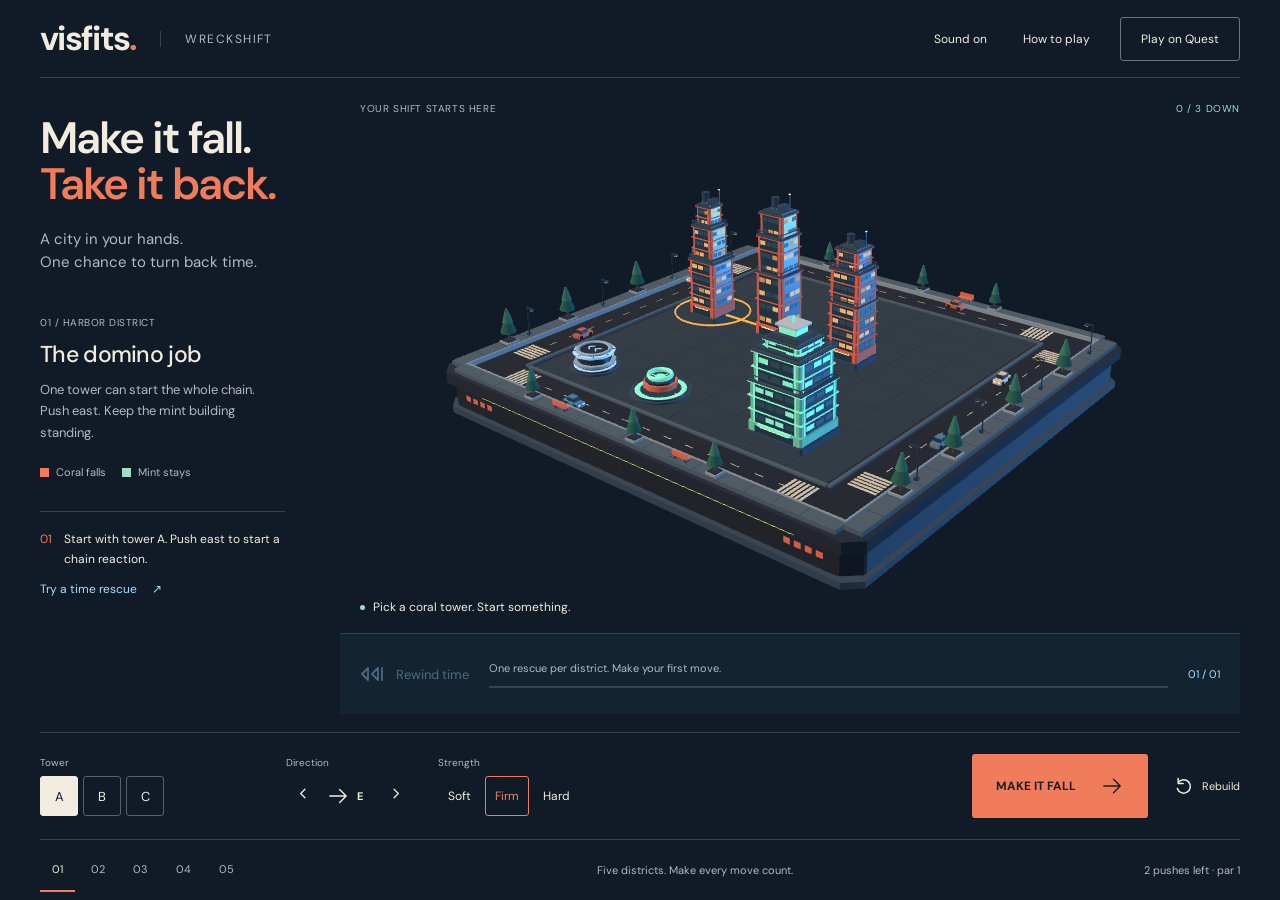
==== commit e4805f73: "Publish guided rescue, mastery campaign and refined spatial controls" ====
--- a/index.html
+++ b/index.html
@@ -1,15 +1,15 @@
 <!doctype html>
-<html lang="en"><head><meta charset="UTF-8"/><meta name="viewport" content="width=device-width,initial-scale=1.0"/><meta name="theme-color" content="#101b27"/><meta name="description" content="Visfits Wreckshift. Pull a tower. Rewind the collapse. Change the city's fate with your hands."/><link rel="icon" href="./mark.svg"/><link rel="manifest" href="./manifest.webmanifest"/><link rel="apple-touch-icon" href="./icons/icon-192.png"/><meta property="og:title" content="Visfits: Wreckshift"/><meta property="og:description" content="Pull a tower. Rewind the collapse. Change the city's fate with your hands."/><meta property="og:type" content="website"/><title>Visfits — Wreckshift</title>  <script type="module" crossorigin src="./assets/index-K0QiVnIG.js"></script>
-  <link rel="stylesheet" crossorigin href="./assets/index-BJl4r2vV.css">
+<html lang="en"><head><meta charset="UTF-8"/><meta name="viewport" content="width=device-width,initial-scale=1.0"/><meta name="theme-color" content="#101b27"/><meta name="description" content="Visfits Wreckshift. Pull a tower. Rewind the collapse. Change the city's fate with your hands."/><link rel="icon" href="./mark.svg"/><link rel="manifest" href="./manifest.webmanifest"/><link rel="apple-touch-icon" href="./icons/icon-192.png"/><meta property="og:title" content="Visfits: Wreckshift"/><meta property="og:description" content="Pull a tower. Rewind the collapse. Change the city's fate with your hands."/><meta property="og:type" content="website"/><title>Visfits — Wreckshift</title>  <script type="module" crossorigin src="./assets/index-AU-iv3NF.js"></script>
+  <link rel="stylesheet" crossorigin href="./assets/index-BFyI8fIl.css">
 </head><body>
 <div id="app">
 <header><a class="brand" href="./" aria-label="Visfits home">visfits<span>.</span></a><span class="edition">WRECKSHIFT</span><div class="header-actions"><button id="sound" aria-pressed="true">Sound on</button><button id="help" aria-expanded="false">How to play</button><button id="xr" disabled>Checking VR</button></div></header>
 <main>
-<section class="brief" aria-label="Current contract"><div class="title-block"><h1>Make it fall.<br/><span>Take it back.</span></h1><p class="premise">A city in your hands.<br/>One chance to turn back time.</p></div><div class="contract"><p id="district"></p><h2 id="mission-title"></h2><p id="mission-description"></p></div><div class="legend"><span><i class="coral"></i>Coral falls</span><span><i class="mint"></i>Mint stays</span></div><div id="lesson"><span id="lesson-number">01</span><p id="lesson-text">Start with tower A. Push east to start a chain reaction.</p></div><button id="practice" class="text-button">Try a time rescue <span aria-hidden="true">↗</span></button><div id="result" hidden><p id="result-stamp"></p><h2 id="result-title"></h2><p id="result-note"></p><p id="result-score"></p><button id="next">Next district <span aria-hidden="true">↗</span></button></div></section>
+<section class="brief" aria-label="Current contract"><div class="title-block"><h1>Make it fall.<br/><span>Take it back.</span></h1><p class="premise">A city in your hands.<br/>One chance to turn back time.</p></div><div class="contract"><p id="district"></p><h2 id="mission-title"></h2><p id="mission-description"></p></div><div class="legend"><span><i class="coral"></i>Coral falls</span><span><i class="mint"></i>Mint stays</span></div><div id="lesson" aria-live="polite"><span id="lesson-number">01</span><div><strong id="lesson-title" hidden></strong><p id="lesson-text">Start with tower A. Push east to start a chain reaction.</p><button id="exit-practice" class="text-button" hidden>Leave guided rescue</button></div></div><button id="practice" class="text-button">Try a time rescue <span aria-hidden="true">↗</span></button><div id="result" hidden><p id="result-stamp"></p><h2 id="result-title"></h2><p id="result-note"></p><p id="result-score"></p><button id="next">Next district <span aria-hidden="true">↗</span></button><button id="result-practice" class="text-button" hidden>Learn to rewind <span aria-hidden="true">↗</span></button></div></section>
 <section class="scene-region" aria-label="Interactive miniature city"><div id="scene-container" aria-label="Select a coral tower, aim, then push. Keyboard tower controls are below."></div><div id="loading">Building the neighborhood<span></span></div><div class="scene-top"><span id="phase">YOUR SHIFT STARTS HERE</span><span id="progress">0 / 3 DOWN</span></div><div id="time-overlay" hidden><span>TIME HELD</span><strong id="time-readout">−0.0s</strong><p>Pick a tower. Change the chain.</p></div><div class="scene-bottom"><span class="live-dot"></span><span id="feedback" role="status">Pick a coral tower. Start something.</span></div><div id="xr-message" role="status"></div></section>
 <section class="time-console" aria-label="Time rescue"><button id="rewind" disabled><svg viewBox="0 0 24 24" aria-hidden="true"><path d="M8 6 2 12l6 6V6Zm10 0-6 6 6 6V6M22 6v12"/></svg><span id="rewind-label">Rewind time</span></button><div class="time-detail"><p id="time-caption">One rescue per district. Make your first move.</p><div id="timeline-controls" hidden><label for="timeline">Back in time</label><input id="timeline" type="range" min="0" max="1000" value="1000" step="1"/><output id="timeline-value" for="timeline">0.0s</output><button id="cancel-rewind">Return to present</button></div><div class="time-track" aria-hidden="true"><span id="time-fill"></span></div></div><span id="time-charge">01 / 01</span><button id="mobile-retry" aria-label="Rebuild the district">Rebuild ↻</button></section>
 </main>
 <section class="controls" aria-label="Demolition controls"><div class="selection"><span class="control-label">Tower</span><div id="towers" role="group" aria-label="Select a tower"></div></div><div class="aim"><span class="control-label">Direction</span><div class="aim-row"><button id="left" aria-label="Aim 45 degrees left"><svg viewBox="0 0 24 24"><path d="m14 6-6 6 6 6"/></svg></button><span id="direction"><svg id="direction-arrow" viewBox="0 0 32 32"><path d="M16 26V6m-8 8 8-8 8 8"/></svg><b id="direction-label">E</b></span><button id="right" aria-label="Aim 45 degrees right"><svg viewBox="0 0 24 24"><path d="m10 6 6 6-6 6"/></svg></button></div></div><div class="power"><span class="control-label">Strength</span><div role="group" aria-label="Push strength"><button data-power="0.65">Soft</button><button data-power="1" aria-pressed="true">Firm</button><button data-power="1.35">Hard</button></div></div><button id="push" class="push" disabled><span>MAKE IT FALL</span><svg viewBox="0 0 32 32"><path d="M5 16h22M18 7l9 9-9 9"/></svg></button><button id="retry" class="retry" aria-label="Rebuild the district"><svg viewBox="0 0 24 24"><path d="M5 8a8 8 0 1 1-1 7M5 3v6h6"/></svg><span>Rebuild</span></button></section>
 <footer><nav id="districts" aria-label="Districts"></nav><span id="best">Five districts. Make every move count.</span><span id="push-count">2 pushes left</span></footer>
-<aside id="instructions" hidden aria-label="How to play"><button id="close-help" aria-label="Close instructions">Close</button><h2>Break the city.<br/>Rewrite the moment.</h2><ol><li><strong>Start a chain.</strong> Select a coral tower, aim away from mint landmarks, then push.</li><li><strong>Catch your mistake.</strong> While buildings fall or after a failed move, rewind the last collapse. You get one rescue per district, including one bonus redirect push.</li><li><strong>Change the outcome.</strong> With time held, choose a standing tower and push in a new direction. Everything resumes from that instant.</li></ol><p>In VR: point and pinch to select. Pull the orange handle opposite the fall, then release. Pull the blue reel toward you to wind time back; release it, then redirect with the orange handle.</p><p>A Perfect shift clears the district at par without rewinding. Best scores stay on this device.</p><p class="keys">Keyboard: A / D aim · Space push · Z rewind · R rebuild</p><p><a href="./about.html" target="_blank" rel="noopener">Game notes, privacy &amp; credits ↗</a></p></aside>
+<dialog id="instructions" aria-label="How to play"><button id="close-help" aria-label="Close instructions">Close</button><h2>Break the city.<br/>Rewrite the moment.</h2><ol><li><strong>Start a chain.</strong> Select a coral tower, aim away from mint landmarks, then push.</li><li><strong>Catch your mistake.</strong> While buildings fall or after a failed move, rewind the last collapse. You get one rescue per district. A redirect works even at the push limit; every launch still counts toward your total.</li><li><strong>Change the outcome.</strong> With time held, choose a standing tower and push in a new direction. Everything resumes from that instant.</li></ol><p>In VR: point and pinch to select. Pull the orange handle opposite the fall, then release. Pull the blue reel toward you to wind time back; release it, then redirect with the orange handle.</p><p>A Perfect shift clears the district at par without rewinding. Best scores stay on this device.</p><p class="keys">Keyboard: A / D aim · Space push · Z rewind · R rebuild</p><p><a href="./about.html" target="_blank" rel="noopener">Game notes, privacy &amp; credits ↗</a></p></dialog>
 </div></body></html>
--- a/assets/index-BFyI8fIl.css
+++ b/assets/index-BFyI8fIl.css
@@ -0,0 +1 @@
+@font-face{font-family:DM Sans;font-style:normal;font-display:swap;font-weight:400;src:url(./dm-sans-latin-ext-400-normal-BtiwyxMk.woff2) format("woff2"),url(./dm-sans-latin-ext-400-normal-BjWJ59Pq.woff) format("woff");unicode-range:U+0100-02BA,U+02BD-02C5,U+02C7-02CC,U+02CE-02D7,U+02DD-02FF,U+0304,U+0308,U+0329,U+1D00-1DBF,U+1E00-1E9F,U+1EF2-1EFF,U+2020,U+20A0-20AB,U+20AD-20C0,U+2113,U+2C60-2C7F,U+A720-A7FF}@font-face{font-family:DM Sans;font-style:normal;font-display:swap;font-weight:400;src:url(./dm-sans-latin-400-normal-CW0RaeGs.woff2) format("woff2"),url(./dm-sans-latin-400-normal-BwCSEQnW.woff) format("woff");unicode-range:U+0000-00FF,U+0131,U+0152-0153,U+02BB-02BC,U+02C6,U+02DA,U+02DC,U+0304,U+0308,U+0329,U+2000-206F,U+20AC,U+2122,U+2191,U+2193,U+2212,U+2215,U+FEFF,U+FFFD}@font-face{font-family:DM Sans;font-style:normal;font-display:swap;font-weight:500;src:url(./dm-sans-latin-ext-500-normal-BJfUCQsA.woff2) format("woff2"),url(./dm-sans-latin-ext-500-normal-DR84L5F-.woff) format("woff");unicode-range:U+0100-02BA,U+02BD-02C5,U+02C7-02CC,U+02CE-02D7,U+02DD-02FF,U+0304,U+0308,U+0329,U+1D00-1DBF,U+1E00-1E9F,U+1EF2-1EFF,U+2020,U+20A0-20AB,U+20AD-20C0,U+2113,U+2C60-2C7F,U+A720-A7FF}@font-face{font-family:DM Sans;font-style:normal;font-display:swap;font-weight:500;src:url(./dm-sans-latin-500-normal-B9HHJjqV.woff2) format("woff2"),url(./dm-sans-latin-500-normal-Dr3UlScf.woff) format("woff");unicode-range:U+0000-00FF,U+0131,U+0152-0153,U+02BB-02BC,U+02C6,U+02DA,U+02DC,U+0304,U+0308,U+0329,U+2000-206F,U+20AC,U+2122,U+2191,U+2193,U+2212,U+2215,U+FEFF,U+FFFD}@font-face{font-family:DM Sans;font-style:normal;font-display:swap;font-weight:600;src:url(./dm-sans-latin-ext-600-normal-4vooXBpG.woff2) format("woff2"),url(./dm-sans-latin-ext-600-normal-DRtaDpgU.woff) format("woff");unicode-range:U+0100-02BA,U+02BD-02C5,U+02C7-02CC,U+02CE-02D7,U+02DD-02FF,U+0304,U+0308,U+0329,U+1D00-1DBF,U+1E00-1E9F,U+1EF2-1EFF,U+2020,U+20A0-20AB,U+20AD-20C0,U+2113,U+2C60-2C7F,U+A720-A7FF}@font-face{font-family:DM Sans;font-style:normal;font-display:swap;font-weight:600;src:url(./dm-sans-latin-600-normal-Aqo67rzb.woff2) format("woff2"),url(./dm-sans-latin-600-normal-BmdmIIQ2.woff) format("woff");unicode-range:U+0000-00FF,U+0131,U+0152-0153,U+02BB-02BC,U+02C6,U+02DA,U+02DC,U+0304,U+0308,U+0329,U+2000-206F,U+20AC,U+2122,U+2191,U+2193,U+2212,U+2215,U+FEFF,U+FFFD}@font-face{font-family:DM Sans;font-style:normal;font-display:swap;font-weight:700;src:url(./dm-sans-latin-ext-700-normal-CJIcxD6K.woff2) format("woff2"),url(./dm-sans-latin-ext-700-normal-BLI3TTWz.woff) format("woff");unicode-range:U+0100-02BA,U+02BD-02C5,U+02C7-02CC,U+02CE-02D7,U+02DD-02FF,U+0304,U+0308,U+0329,U+1D00-1DBF,U+1E00-1E9F,U+1EF2-1EFF,U+2020,U+20A0-20AB,U+20AD-20C0,U+2113,U+2C60-2C7F,U+A720-A7FF}@font-face{font-family:DM Sans;font-style:normal;font-display:swap;font-weight:700;src:url(./dm-sans-latin-700-normal-DvUfVpUG.woff2) format("woff2"),url(./dm-sans-latin-700-normal-CUSSCpQX.woff) format("woff");unicode-range:U+0000-00FF,U+0131,U+0152-0153,U+02BB-02BC,U+02C6,U+02DA,U+02DC,U+0304,U+0308,U+0329,U+2000-206F,U+20AC,U+2122,U+2191,U+2193,U+2212,U+2215,U+FEFF,U+FFFD}:root{font-family:DM Sans,sans-serif;color:#f1ecdf;background:#101b27;font-synthesis:none;--paper:#f1ecdf;--ink:#101b27;--coral:#f17c5c;--mint:#9cdec6;--time:#a5dfff;--muted:#afbac3;--line:#35414c}*{box-sizing:border-box}body{margin:0}button,a,input{-webkit-tap-highlight-color:transparent}button{font:inherit;color:inherit;cursor:pointer;background:none;border:0}button:disabled{opacity:.38;cursor:default}button:focus-visible,a:focus-visible,input:focus-visible{outline:2px solid var(--time);outline-offset:4px}button:hover:not(:disabled){color:var(--mint)}::selection{background:var(--coral);color:var(--ink)}[hidden]{display:none!important}h1,h2,p{margin:0}svg{fill:none;stroke:currentColor;stroke-width:1.8;stroke-linecap:round;stroke-linejoin:round}header{height:78px;display:flex;align-items:center;gap:24px;margin:0 40px;border-bottom:1px solid var(--line);position:relative;z-index:3}.brand{font-weight:700;color:var(--paper);font-size:34px;letter-spacing:-.05em;text-decoration:none}.brand span{color:var(--coral)}.edition{font-size:12px;letter-spacing:.12em;color:var(--muted);border-left:1px solid var(--line);padding-left:24px}.header-actions{margin-left:auto;display:flex;gap:24px;align-items:center;font-size:12px}.header-actions button{min-height:44px}#xr{border:1px solid #68747d;padding:10px 20px;border-radius:3px}main{min-height:610px;height:calc(100svh - 246px);max-height:1080px;display:grid;grid-template-columns:280px minmax(0,1fr);grid-template-rows:minmax(440px,1fr) auto;padding:0 40px;gap:0 20px}.brief{padding-top:38px;position:relative;z-index:2;grid-row:1/3}h1{font-size:44px;line-height:1.04;letter-spacing:-.045em;font-weight:600}h1 span{color:var(--coral)}.premise{font-size:15px;line-height:1.55;margin-top:20px;color:var(--muted)}.contract{margin-top:42px;max-width:245px}#district{font-size:10px;letter-spacing:.05em;color:var(--muted);margin-bottom:10px}.contract h2{font-size:23px;font-weight:500;letter-spacing:-.03em}.contract>p:last-child{font-size:13px;line-height:1.65;color:var(--muted);margin-top:10px}.legend{display:flex;gap:16px;margin-top:22px;font-size:11px;color:var(--muted)}.legend span{display:flex;align-items:center;gap:7px}.legend i{width:9px;height:9px;display:inline-block}.coral{background:var(--coral)}.mint{background:var(--mint)}#lesson{display:flex;gap:12px;margin-top:32px;border-top:1px solid var(--line);padding-top:18px;max-width:245px;font-size:12px;line-height:1.6}#lesson-number{font-size:12px;color:var(--coral);font-variant-numeric:tabular-nums}#lesson-text{color:var(--paper)}.text-button{padding:12px 0;font-size:12px;color:var(--time);display:flex;gap:15px;min-height:44px}.scene-region{position:relative;min-width:0;min-height:0}#scene-container{position:absolute;inset:0}canvas{display:block;touch-action:pan-y}#loading{position:absolute;inset:0;display:flex;align-items:center;justify-content:center;gap:12px;font-size:13px;background:var(--ink);z-index:4}#loading span{width:5px;height:5px;background:var(--coral);animation:blink 1s infinite}@keyframes blink{50%{opacity:.25}}.scene-top{position:absolute;top:24px;left:20px;right:0;display:flex;justify-content:space-between;gap:16px;font-size:10px;letter-spacing:.06em;color:var(--muted);pointer-events:none}#progress{color:var(--mint);white-space:nowrap}.scene-bottom{position:absolute;bottom:18px;left:20px;right:15px;display:flex;align-items:center;gap:8px;font-size:12px;pointer-events:none}.live-dot{height:5px;width:5px;border-radius:50%;background:var(--mint);flex-shrink:0}#xr-message{position:absolute;bottom:50px;left:20px;right:20px;font-size:12px;background:var(--ink);color:var(--coral)}#xr-message:empty{display:none}#time-overlay{position:absolute;top:68px;right:15px;text-align:right;pointer-events:none;color:var(--time)}#time-overlay span{font-size:10px;letter-spacing:.12em}#time-overlay strong{display:block;font-weight:500;font-size:44px;letter-spacing:-.05em;font-variant-numeric:tabular-nums}#time-overlay p{font-size:11px}.time-console{display:flex;align-items:center;gap:20px;padding:18px 20px;border-top:1px solid var(--line);background:#142331;margin-bottom:18px;min-width:0}.time-console>button{display:flex;gap:12px;align-items:center;color:var(--time);font-size:13px;white-space:nowrap;min-height:44px;padding:0}.time-console svg{width:24px;height:24px}.time-detail{flex:1;min-width:0}.time-detail p{font-size:11px;color:var(--muted);line-height:1.5}.time-track{height:2px;background:#304556;margin-top:10px;overflow:hidden}#time-fill{height:100%;display:block;background:var(--time);width:0}#time-charge{color:var(--time);font-size:11px;white-space:nowrap;font-variant-numeric:tabular-nums}#timeline-controls{display:flex;align-items:center;gap:10px;font-size:10px;margin-top:5px}#timeline-controls label{position:absolute;width:1px;height:1px;overflow:hidden;clip-path:inset(50%)}#timeline{min-width:60px;flex:1;width:100%;accent-color:var(--time);height:26px}#timeline-value{font-variant-numeric:tabular-nums;min-width:36px}#cancel-rewind{font-size:10px;min-height:36px;text-decoration:underline;white-space:nowrap}.time-held .time-console{border-color:var(--time)}.time-held #phase,.time-held #lesson-number{color:var(--time)}.controls{min-height:108px;margin:0 40px;display:flex;gap:26px;align-items:center;border-top:1px solid var(--line);border-bottom:1px solid var(--line)}.control-label{font-size:10px;color:var(--muted);display:block;margin-bottom:7px}.selection{min-width:220px}#towers{display:flex;gap:5px}#towers button{width:38px;height:40px;font-size:13px;border:1px solid #52616b;border-radius:3px;font-variant-numeric:tabular-nums}#towers button[aria-pressed=true]{background:var(--paper);color:var(--ink);border-color:var(--paper)}#towers button.fallen{border-style:dashed;color:var(--mint)}.aim-row{display:flex;gap:5px;align-items:center}.aim-row>button{padding:0;width:34px;height:40px}.aim-row>button svg{width:17px;height:17px}.aim-row>span{display:flex;gap:6px;align-items:center;font-size:11px;min-width:48px}.aim-row>span svg{width:26px;height:26px;transition:rotate .2s}.power>div{display:flex;gap:4px}.power button{padding:10px 9px;min-height:40px;border:1px solid transparent;font-size:12px;border-radius:3px}.power button[aria-pressed=true]{border-color:var(--coral);color:var(--coral)}.push{margin-left:auto;background:var(--coral);color:#18212a;display:flex;align-items:center;justify-content:center;gap:24px;padding:20px 24px;border-radius:3px;font-size:12px;font-weight:700;white-space:nowrap;min-height:60px}.push svg{width:24px;height:24px}.push:hover:not(:disabled){background:#ffa07c;color:var(--ink)}.time-held .push{background:var(--time)}.retry{display:flex;align-items:center;gap:8px;font-size:11px;padding:10px 0;min-height:44px}.retry svg{width:20px;height:20px}footer{height:60px;display:flex;align-items:center;justify-content:space-between;margin:0 40px;color:var(--muted);font-size:11px;gap:20px}#districts{display:flex;gap:4px}#districts button{font-size:11px;padding:12px;border-bottom:2px solid transparent;min-height:44px}#districts button[aria-current=true]{color:var(--paper);border-color:var(--coral)}#districts button.complete{color:var(--mint)}#districts button.mastered{border-top:2px solid var(--mint)}#result{position:absolute;left:0;right:0;top:245px;background:var(--ink);padding:22px 15px 28px 0;min-height:360px}#result-stamp{color:var(--mint);font-size:12px!important;margin:0 0 12px!important}#result h2{font-size:34px;line-height:1.1;letter-spacing:-.04em;color:var(--mint)}#result.fail h2{color:var(--coral)}#result p{font-size:13px;line-height:1.65;color:var(--muted);margin-top:14px}#result-score{font-size:30px!important;letter-spacing:-.03em;color:var(--paper)!important;font-variant-numeric:tabular-nums}#next{margin-top:20px;padding:13px 15px;border:1px solid var(--muted);font-size:12px;display:flex;justify-content:space-between;gap:24px;min-height:44px;border-radius:3px}#instructions{position:fixed;z-index:20;right:25px;top:75px;padding:35px;width:410px;max-width:calc(100vw - 36px);max-height:calc(100svh - 95px);overflow:auto;background:#e6e5d8;color:#142230;box-shadow:0 15px 60px #0007;border-radius:3px}#instructions h2{font-size:34px;line-height:1.08;letter-spacing:-.04em;margin:20px 0}#instructions p,#instructions li{font-size:13px;line-height:1.65;margin-top:15px}#instructions ol{padding-left:18px}#instructions .keys{font-size:11px}#instructions a{color:#223c54}#close-help{position:absolute;right:20px;top:8px;min-height:44px;font-size:11px;text-decoration:underline}#instructions button:hover{color:#ab3929}::-webkit-scrollbar{width:7px}::-webkit-scrollbar-thumb{background:#51616e}::-webkit-scrollbar-track{background:var(--ink)}@media(min-width:1600px){main{grid-template-columns:330px minmax(0,1fr)}h1{font-size:54px}.brief{padding-top:50px}.contract{margin-top:60px}}@media(max-width:1100px){header{margin:0 24px}.edition{display:none}main{padding:0 24px;grid-template-columns:230px minmax(0,1fr);gap:0 5px}h1{font-size:37px}.controls,footer{margin:0 24px}.controls{gap:12px}.selection{min-width:195px}#towers button{width:34px}.power button{padding:8px 5px}.push{padding:18px 14px;gap:12px}.retry span{display:none}.time-console{gap:12px;padding:14px}.time-detail p{font-size:10px}#time-charge{display:none}}@media(max-width:760px){header{height:68px;margin:0 18px;gap:14px}.brand{font-size:29px}.header-actions{gap:12px;font-size:10px}#xr{padding:8px 10px}#help{font-size:0}#help:after{content:"Help";font-size:10px}main{height:auto;min-height:0;display:flex;flex-direction:column;padding:0 18px}.brief{padding-top:22px;display:grid;grid-template-columns:1fr 1fr;gap:14px;order:0}.title-block{display:none}.contract{margin:0;max-width:none;grid-column:1/-1;display:grid;grid-template-columns:1fr 1fr;gap:6px 14px}#district{font-size:9px;margin:0;grid-column:1}.contract h2{font-size:21px;grid-column:1}.contract>p:last-child{grid-column:2;grid-row:1/3;font-size:11px;line-height:1.55;margin:0}.legend{gap:12px;font-size:10px;margin:0;grid-column:1/-1}#lesson{grid-column:1/-1;margin:0;max-width:none;padding-top:12px;display:none}#practice{position:absolute;right:0;bottom:-7px;font-size:10px}.scene-region{height:370px;flex:none;margin:0 -18px;order:1}.scene-top{top:20px;left:18px;right:18px;font-size:8px}.scene-bottom{left:18px;bottom:15px;font-size:11px}.time-console{order:2;margin:0 0 16px;gap:12px;padding:10px 12px;flex-wrap:wrap}.time-console>button{font-size:12px}.time-detail{min-width:130px}.time-detail p{font-size:10px}#timeline-controls{flex-wrap:wrap;gap:5px}#timeline{flex-basis:80px}#cancel-rewind{min-height:26px}#time-overlay{top:55px;right:18px}#time-overlay strong{font-size:34px}#time-overlay p{display:none}.controls{margin:0;position:fixed;bottom:0;left:0;right:0;z-index:8;background:var(--ink);padding:12px 16px;display:grid;grid-template-columns:minmax(0,1fr) auto;gap:10px 8px;box-shadow:0 -12px 28px #101b2740}.selection{min-width:0;grid-column:1;grid-row:1}.control-label{font-size:9px;margin-bottom:4px}#towers{gap:3px}#towers button{height:35px;width:30px;font-size:11px}.aim{grid-column:2;grid-row:1}.aim-row{gap:0}.aim-row>button{width:28px;height:35px}.aim-row>span{min-width:45px}.power{grid-column:1;grid-row:2}.power .control-label{display:none}.power button{font-size:10px;padding:7px;min-height:40px}.push{grid-column:2;grid-row:2;font-size:10px;min-height:44px;padding:10px 11px;gap:8px;margin:0;justify-content:center}.push svg{width:17px;height:17px}.retry{display:none}body{padding-bottom:147px}footer{margin:0 18px;height:55px;font-size:9px;gap:10px}#best{display:none}#districts{gap:0}#districts button{padding:9px}#push-count{max-width:90px;text-align:right;line-height:1.4}#result{position:relative;grid-column:1/-1;top:auto;padding:16px 0;min-height:0}#result h2{font-size:28px}#result p{font-size:12px;margin-top:7px}#result-score{font-size:24px!important}#next{margin-top:12px;padding:10px;font-size:12px}}@media(max-width:350px){.header-actions{gap:8px}header{margin:0 14px}.time-console{gap:6px}.controls{padding:10px 12px}.push{padding:10px 8px;font-size:9px;gap:4px}.power button{padding:7px 5px}#towers button{width:27px}.aim-row>button{width:25px}}@media(prefers-reduced-motion:reduce){*,*:before,*:after{animation:none!important;transition:none!important}}#mobile-retry{display:none}@media(max-width:760px){#mobile-retry{display:block;color:var(--muted);font-size:11px;min-height:36px;margin-left:auto}}#lesson-number{white-space:nowrap}#lesson-title{display:block;font-size:15px;line-height:1.35;margin-bottom:8px;color:var(--time)}#exit-practice{font-size:11px;color:var(--muted);text-decoration:underline;padding-bottom:0}#result-practice{margin-top:5px}.practicing .title-block{display:none}.practicing .contract{margin-top:0}.practicing #result{position:relative;top:auto;min-height:0;padding-top:24px}.practicing #lesson{border-top-color:var(--time)}#instructions{margin:0 0 0 auto;border:0;bottom:auto}#instructions::backdrop{background:#030a12b8}#instructions :focus-visible{outline-color:#1d567f}#app.practicing main{height:auto;max-height:none}.practicing .brief{padding-bottom:24px}@media(max-width:760px){.practicing #lesson{display:flex}.practicing #lesson-title{font-size:14px}.practicing #lesson-text{font-size:12px}.practicing #lesson{gap:10px;padding-top:14px}.practicing .contract>p:last-child{display:none}.practicing .contract h2{grid-column:1/-1}.practicing #result{padding-top:4px}footer{height:auto;min-height:55px;flex-wrap:wrap;padding-bottom:12px;gap:4px 10px}#best{display:block;order:3;flex-basis:100%;font-size:10px;color:var(--muted)}#push-count{margin-left:auto}}
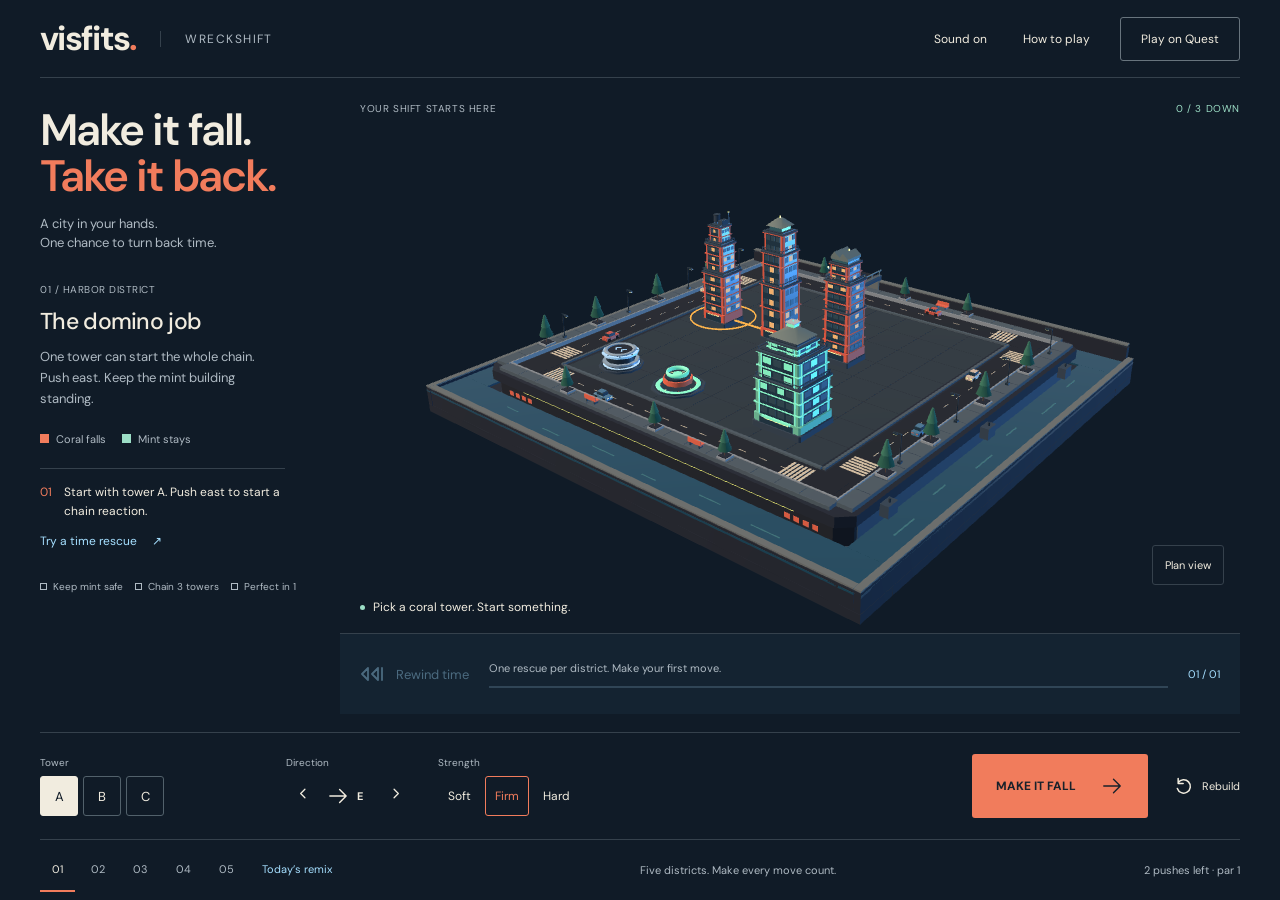
==== commit 26df9256: "Publish daily remixes, skill scoring and waterfront visuals" ====
--- a/index.html
+++ b/index.html
@@ -1,15 +1,15 @@
 <!doctype html>
-<html lang="en"><head><meta charset="UTF-8"/><meta name="viewport" content="width=device-width,initial-scale=1.0"/><meta name="theme-color" content="#101b27"/><meta name="description" content="Visfits Wreckshift. Pull a tower. Rewind the collapse. Change the city's fate with your hands."/><link rel="icon" href="./mark.svg"/><link rel="manifest" href="./manifest.webmanifest"/><link rel="apple-touch-icon" href="./icons/icon-192.png"/><meta property="og:title" content="Visfits: Wreckshift"/><meta property="og:description" content="Pull a tower. Rewind the collapse. Change the city's fate with your hands."/><meta property="og:type" content="website"/><title>Visfits — Wreckshift</title>  <script type="module" crossorigin src="./assets/index-AU-iv3NF.js"></script>
-  <link rel="stylesheet" crossorigin href="./assets/index-BFyI8fIl.css">
+<html lang="en"><head><meta charset="UTF-8"/><meta name="viewport" content="width=device-width,initial-scale=1.0"/><meta name="theme-color" content="#101b27"/><meta name="description" content="Visfits Wreckshift. Pull a tower. Rewind the collapse. Change the city's fate with your hands."/><link rel="icon" href="./mark.svg"/><link rel="manifest" href="./manifest.webmanifest"/><link rel="apple-touch-icon" href="./icons/icon-192.png"/><meta property="og:title" content="Visfits: Wreckshift"/><meta property="og:description" content="Pull a tower. Rewind the collapse. Change the city's fate with your hands."/><meta property="og:type" content="website"/><title>Visfits — Wreckshift</title>  <script type="module" crossorigin src="./assets/index-Cx1Agp89.js"></script>
+  <link rel="stylesheet" crossorigin href="./assets/index-DI6Z0l-l.css">
 </head><body>
 <div id="app">
 <header><a class="brand" href="./" aria-label="Visfits home">visfits<span>.</span></a><span class="edition">WRECKSHIFT</span><div class="header-actions"><button id="sound" aria-pressed="true">Sound on</button><button id="help" aria-expanded="false">How to play</button><button id="xr" disabled>Checking VR</button></div></header>
 <main>
-<section class="brief" aria-label="Current contract"><div class="title-block"><h1>Make it fall.<br/><span>Take it back.</span></h1><p class="premise">A city in your hands.<br/>One chance to turn back time.</p></div><div class="contract"><p id="district"></p><h2 id="mission-title"></h2><p id="mission-description"></p></div><div class="legend"><span><i class="coral"></i>Coral falls</span><span><i class="mint"></i>Mint stays</span></div><div id="lesson" aria-live="polite"><span id="lesson-number">01</span><div><strong id="lesson-title" hidden></strong><p id="lesson-text">Start with tower A. Push east to start a chain reaction.</p><button id="exit-practice" class="text-button" hidden>Leave guided rescue</button></div></div><button id="practice" class="text-button">Try a time rescue <span aria-hidden="true">↗</span></button><div id="result" hidden><p id="result-stamp"></p><h2 id="result-title"></h2><p id="result-note"></p><p id="result-score"></p><button id="next">Next district <span aria-hidden="true">↗</span></button><button id="result-practice" class="text-button" hidden>Learn to rewind <span aria-hidden="true">↗</span></button></div></section>
-<section class="scene-region" aria-label="Interactive miniature city"><div id="scene-container" aria-label="Select a coral tower, aim, then push. Keyboard tower controls are below."></div><div id="loading">Building the neighborhood<span></span></div><div class="scene-top"><span id="phase">YOUR SHIFT STARTS HERE</span><span id="progress">0 / 3 DOWN</span></div><div id="time-overlay" hidden><span>TIME HELD</span><strong id="time-readout">−0.0s</strong><p>Pick a tower. Change the chain.</p></div><div class="scene-bottom"><span class="live-dot"></span><span id="feedback" role="status">Pick a coral tower. Start something.</span></div><div id="xr-message" role="status"></div></section>
+<section class="brief" aria-label="Current contract"><div class="title-block"><h1>Make it fall.<br/><span>Take it back.</span></h1><p class="premise">A city in your hands.<br/>One chance to turn back time.</p></div><div class="contract"><p id="district"></p><h2 id="mission-title"></h2><p id="mission-description"></p></div><div class="legend"><span><i class="coral"></i>Coral falls</span><span><i class="mint"></i>Mint stays</span></div><div id="lesson" aria-live="polite"><span id="lesson-number">01</span><div><strong id="lesson-title" hidden></strong><p id="lesson-text">Start with tower A. Push east to start a chain reaction.</p><button id="exit-practice" class="text-button" hidden>Leave guided rescue</button></div></div><button id="practice" class="text-button">Try a time rescue <span aria-hidden="true">↗</span></button><div class="shift-goals" aria-label="Shift goals"><span id="goal-clear">Keep mint safe</span><span id="goal-chain">Chain 3 towers</span><span id="goal-perfect">Clear at par</span></div><div id="result" hidden><p id="result-stamp"></p><h2 id="result-title"></h2><p id="result-note"></p><p id="result-score"></p><p id="result-breakdown"></p><button id="result-retry" class="text-button">Beat this shift</button><button id="next">Next district <span aria-hidden="true">↗</span></button><button id="result-practice" class="text-button" hidden>Learn to rewind <span aria-hidden="true">↗</span></button></div></section>
+<section class="scene-region" aria-label="Interactive miniature city"><div id="scene-container" aria-label="Select a coral tower, aim, then push. Keyboard tower controls are below."></div><button id="view-toggle" class="view-toggle" aria-pressed="false" aria-label="Switch to overhead planning view">Plan view</button><div id="loading">Building the neighborhood<span></span></div><div class="scene-top"><span id="phase">YOUR SHIFT STARTS HERE</span><span id="progress">0 / 3 DOWN</span></div><div id="chain-feedback" aria-live="polite" hidden><strong id="chain-count">2</strong><div><span id="chain-title">CHAIN REACTION</span><p id="chain-detail">One push. Keep it going.</p></div></div><div id="time-overlay" hidden><span>TIME HELD</span><strong id="time-readout">−0.0s</strong><p>Pick a tower. Change the chain.</p></div><div class="scene-bottom"><span class="live-dot"></span><span id="feedback" role="status">Pick a coral tower. Start something.</span></div><div id="xr-message" role="status"></div></section>
 <section class="time-console" aria-label="Time rescue"><button id="rewind" disabled><svg viewBox="0 0 24 24" aria-hidden="true"><path d="M8 6 2 12l6 6V6Zm10 0-6 6 6 6V6M22 6v12"/></svg><span id="rewind-label">Rewind time</span></button><div class="time-detail"><p id="time-caption">One rescue per district. Make your first move.</p><div id="timeline-controls" hidden><label for="timeline">Back in time</label><input id="timeline" type="range" min="0" max="1000" value="1000" step="1"/><output id="timeline-value" for="timeline">0.0s</output><button id="cancel-rewind">Return to present</button></div><div class="time-track" aria-hidden="true"><span id="time-fill"></span></div></div><span id="time-charge">01 / 01</span><button id="mobile-retry" aria-label="Rebuild the district">Rebuild ↻</button></section>
 </main>
 <section class="controls" aria-label="Demolition controls"><div class="selection"><span class="control-label">Tower</span><div id="towers" role="group" aria-label="Select a tower"></div></div><div class="aim"><span class="control-label">Direction</span><div class="aim-row"><button id="left" aria-label="Aim 45 degrees left"><svg viewBox="0 0 24 24"><path d="m14 6-6 6 6 6"/></svg></button><span id="direction"><svg id="direction-arrow" viewBox="0 0 32 32"><path d="M16 26V6m-8 8 8-8 8 8"/></svg><b id="direction-label">E</b></span><button id="right" aria-label="Aim 45 degrees right"><svg viewBox="0 0 24 24"><path d="m10 6 6 6-6 6"/></svg></button></div></div><div class="power"><span class="control-label">Strength</span><div role="group" aria-label="Push strength"><button data-power="0.65">Soft</button><button data-power="1" aria-pressed="true">Firm</button><button data-power="1.35">Hard</button></div></div><button id="push" class="push" disabled><span>MAKE IT FALL</span><svg viewBox="0 0 32 32"><path d="M5 16h22M18 7l9 9-9 9"/></svg></button><button id="retry" class="retry" aria-label="Rebuild the district"><svg viewBox="0 0 24 24"><path d="M5 8a8 8 0 1 1-1 7M5 3v6h6"/></svg><span>Rebuild</span></button></section>
-<footer><nav id="districts" aria-label="Districts"></nav><span id="best">Five districts. Make every move count.</span><span id="push-count">2 pushes left</span></footer>
-<dialog id="instructions" aria-label="How to play"><button id="close-help" aria-label="Close instructions">Close</button><h2>Break the city.<br/>Rewrite the moment.</h2><ol><li><strong>Start a chain.</strong> Select a coral tower, aim away from mint landmarks, then push.</li><li><strong>Catch your mistake.</strong> While buildings fall or after a failed move, rewind the last collapse. You get one rescue per district. A redirect works even at the push limit; every launch still counts toward your total.</li><li><strong>Change the outcome.</strong> With time held, choose a standing tower and push in a new direction. Everything resumes from that instant.</li></ol><p>In VR: point and pinch to select. Pull the orange handle opposite the fall, then release. Pull the blue reel toward you to wind time back; release it, then redirect with the orange handle.</p><p>A Perfect shift clears the district at par without rewinding. Best scores stay on this device.</p><p class="keys">Keyboard: A / D aim · Space push · Z rewind · R rebuild</p><p><a href="./about.html" target="_blank" rel="noopener">Game notes, privacy &amp; credits ↗</a></p></dialog>
+<footer><div class="district-picker"><nav id="districts" aria-label="Districts"></nav><button id="remix" aria-pressed="false">Today’s remix</button></div><span id="best">Five districts. Make every move count.</span><span id="push-count">2 pushes left</span></footer>
+<dialog id="instructions" aria-label="How to play"><button id="close-help" aria-label="Close instructions">Close</button><h2>Break the city.<br/>Rewrite the moment.</h2><ol><li><strong>Start a chain.</strong> Select a coral tower, aim away from mint landmarks, then push.</li><li><strong>Catch your mistake.</strong> While buildings fall or after a failed move, rewind the last collapse. You get one rescue per district. A redirect works even at the push limit; every launch still counts toward your total.</li><li><strong>Change the outcome.</strong> With time held, choose a standing tower and push in a new direction. Everything resumes from that instant.</li></ol><p>In VR: point and pinch to select. Pull the orange handle opposite the fall, then release. Pull the blue reel toward you to wind time back; release it, then redirect with the orange handle.</p><p>Build a longer chain for bonus points. A Perfect shift clears at par without rewinding; saving a damaged landmark earns a separate Timekeeper bonus. Rewinding removes points from the discarded chain. Today’s remix mirrors a district into a new daily challenge, shared by everyone on the same UTC date. Your best scores stay on this device.</p><p class="keys">Keyboard: A / D aim · Space push · Z rewind · R rebuild</p><p><a href="./about.html" target="_blank" rel="noopener">Game notes, privacy &amp; credits ↗</a></p></dialog>
 </div></body></html>
--- a/assets/index-DI6Z0l-l.css
+++ b/assets/index-DI6Z0l-l.css
@@ -0,0 +1 @@
+@font-face{font-family:DM Sans;font-style:normal;font-display:swap;font-weight:400;src:url(./dm-sans-latin-ext-400-normal-BtiwyxMk.woff2) format("woff2"),url(./dm-sans-latin-ext-400-normal-BjWJ59Pq.woff) format("woff");unicode-range:U+0100-02BA,U+02BD-02C5,U+02C7-02CC,U+02CE-02D7,U+02DD-02FF,U+0304,U+0308,U+0329,U+1D00-1DBF,U+1E00-1E9F,U+1EF2-1EFF,U+2020,U+20A0-20AB,U+20AD-20C0,U+2113,U+2C60-2C7F,U+A720-A7FF}@font-face{font-family:DM Sans;font-style:normal;font-display:swap;font-weight:400;src:url(./dm-sans-latin-400-normal-CW0RaeGs.woff2) format("woff2"),url(./dm-sans-latin-400-normal-BwCSEQnW.woff) format("woff");unicode-range:U+0000-00FF,U+0131,U+0152-0153,U+02BB-02BC,U+02C6,U+02DA,U+02DC,U+0304,U+0308,U+0329,U+2000-206F,U+20AC,U+2122,U+2191,U+2193,U+2212,U+2215,U+FEFF,U+FFFD}@font-face{font-family:DM Sans;font-style:normal;font-display:swap;font-weight:500;src:url(./dm-sans-latin-ext-500-normal-BJfUCQsA.woff2) format("woff2"),url(./dm-sans-latin-ext-500-normal-DR84L5F-.woff) format("woff");unicode-range:U+0100-02BA,U+02BD-02C5,U+02C7-02CC,U+02CE-02D7,U+02DD-02FF,U+0304,U+0308,U+0329,U+1D00-1DBF,U+1E00-1E9F,U+1EF2-1EFF,U+2020,U+20A0-20AB,U+20AD-20C0,U+2113,U+2C60-2C7F,U+A720-A7FF}@font-face{font-family:DM Sans;font-style:normal;font-display:swap;font-weight:500;src:url(./dm-sans-latin-500-normal-B9HHJjqV.woff2) format("woff2"),url(./dm-sans-latin-500-normal-Dr3UlScf.woff) format("woff");unicode-range:U+0000-00FF,U+0131,U+0152-0153,U+02BB-02BC,U+02C6,U+02DA,U+02DC,U+0304,U+0308,U+0329,U+2000-206F,U+20AC,U+2122,U+2191,U+2193,U+2212,U+2215,U+FEFF,U+FFFD}@font-face{font-family:DM Sans;font-style:normal;font-display:swap;font-weight:600;src:url(./dm-sans-latin-ext-600-normal-4vooXBpG.woff2) format("woff2"),url(./dm-sans-latin-ext-600-normal-DRtaDpgU.woff) format("woff");unicode-range:U+0100-02BA,U+02BD-02C5,U+02C7-02CC,U+02CE-02D7,U+02DD-02FF,U+0304,U+0308,U+0329,U+1D00-1DBF,U+1E00-1E9F,U+1EF2-1EFF,U+2020,U+20A0-20AB,U+20AD-20C0,U+2113,U+2C60-2C7F,U+A720-A7FF}@font-face{font-family:DM Sans;font-style:normal;font-display:swap;font-weight:600;src:url(./dm-sans-latin-600-normal-Aqo67rzb.woff2) format("woff2"),url(./dm-sans-latin-600-normal-BmdmIIQ2.woff) format("woff");unicode-range:U+0000-00FF,U+0131,U+0152-0153,U+02BB-02BC,U+02C6,U+02DA,U+02DC,U+0304,U+0308,U+0329,U+2000-206F,U+20AC,U+2122,U+2191,U+2193,U+2212,U+2215,U+FEFF,U+FFFD}@font-face{font-family:DM Sans;font-style:normal;font-display:swap;font-weight:700;src:url(./dm-sans-latin-ext-700-normal-CJIcxD6K.woff2) format("woff2"),url(./dm-sans-latin-ext-700-normal-BLI3TTWz.woff) format("woff");unicode-range:U+0100-02BA,U+02BD-02C5,U+02C7-02CC,U+02CE-02D7,U+02DD-02FF,U+0304,U+0308,U+0329,U+1D00-1DBF,U+1E00-1E9F,U+1EF2-1EFF,U+2020,U+20A0-20AB,U+20AD-20C0,U+2113,U+2C60-2C7F,U+A720-A7FF}@font-face{font-family:DM Sans;font-style:normal;font-display:swap;font-weight:700;src:url(./dm-sans-latin-700-normal-DvUfVpUG.woff2) format("woff2"),url(./dm-sans-latin-700-normal-CUSSCpQX.woff) format("woff");unicode-range:U+0000-00FF,U+0131,U+0152-0153,U+02BB-02BC,U+02C6,U+02DA,U+02DC,U+0304,U+0308,U+0329,U+2000-206F,U+20AC,U+2122,U+2191,U+2193,U+2212,U+2215,U+FEFF,U+FFFD}:root{font-family:DM Sans,sans-serif;color:#f1ecdf;background:#101b27;font-synthesis:none;--paper:#f1ecdf;--ink:#101b27;--coral:#f17c5c;--mint:#9cdec6;--time:#a5dfff;--muted:#afbac3;--line:#35414c}*{box-sizing:border-box}body{margin:0}button,a,input{-webkit-tap-highlight-color:transparent}button{font:inherit;color:inherit;cursor:pointer;background:none;border:0}button:disabled{opacity:.38;cursor:default}button:focus-visible,a:focus-visible,input:focus-visible{outline:2px solid var(--time);outline-offset:4px}button:hover:not(:disabled){color:var(--mint)}::selection{background:var(--coral);color:var(--ink)}[hidden]{display:none!important}h1,h2,p{margin:0}svg{fill:none;stroke:currentColor;stroke-width:1.8;stroke-linecap:round;stroke-linejoin:round}header{height:78px;display:flex;align-items:center;gap:24px;margin:0 40px;border-bottom:1px solid var(--line);position:relative;z-index:3}.brand{font-weight:700;color:var(--paper);font-size:34px;letter-spacing:-.05em;text-decoration:none}.brand span{color:var(--coral)}.edition{font-size:12px;letter-spacing:.12em;color:var(--muted);border-left:1px solid var(--line);padding-left:24px}.header-actions{margin-left:auto;display:flex;gap:24px;align-items:center;font-size:12px}.header-actions button{min-height:44px}#xr{border:1px solid #68747d;padding:10px 20px;border-radius:3px}main{min-height:610px;height:calc(100svh - 246px);max-height:1080px;display:grid;grid-template-columns:280px minmax(0,1fr);grid-template-rows:minmax(440px,1fr) auto;padding:0 40px;gap:0 20px}.brief{padding-top:38px;position:relative;z-index:2;grid-row:1/3}h1{font-size:44px;line-height:1.04;letter-spacing:-.045em;font-weight:600}h1 span{color:var(--coral)}.premise{font-size:15px;line-height:1.55;margin-top:20px;color:var(--muted)}.contract{margin-top:42px;max-width:245px}#district{font-size:10px;letter-spacing:.05em;color:var(--muted);margin-bottom:10px}.contract h2{font-size:23px;font-weight:500;letter-spacing:-.03em}.contract>p:last-child{font-size:13px;line-height:1.65;color:var(--muted);margin-top:10px}.legend{display:flex;gap:16px;margin-top:22px;font-size:11px;color:var(--muted)}.legend span{display:flex;align-items:center;gap:7px}.legend i{width:9px;height:9px;display:inline-block}.coral{background:var(--coral)}.mint{background:var(--mint)}#lesson{display:flex;gap:12px;margin-top:32px;border-top:1px solid var(--line);padding-top:18px;max-width:245px;font-size:12px;line-height:1.6}#lesson-number{font-size:12px;color:var(--coral);font-variant-numeric:tabular-nums}#lesson-text{color:var(--paper)}.text-button{padding:12px 0;font-size:12px;color:var(--time);display:flex;gap:15px;min-height:44px}.scene-region{position:relative;min-width:0;min-height:0}#scene-container{position:absolute;inset:0}canvas{display:block;touch-action:pan-y}#loading{position:absolute;inset:0;display:flex;align-items:center;justify-content:center;gap:12px;font-size:13px;background:var(--ink);z-index:4}#loading span{width:5px;height:5px;background:var(--coral);animation:blink 1s infinite}@keyframes blink{50%{opacity:.25}}.scene-top{position:absolute;top:24px;left:20px;right:0;display:flex;justify-content:space-between;gap:16px;font-size:10px;letter-spacing:.06em;color:var(--muted);pointer-events:none}#progress{color:var(--mint);white-space:nowrap}.scene-bottom{position:absolute;bottom:18px;left:20px;right:15px;display:flex;align-items:center;gap:8px;font-size:12px;pointer-events:none}.live-dot{height:5px;width:5px;border-radius:50%;background:var(--mint);flex-shrink:0}#xr-message{position:absolute;bottom:50px;left:20px;right:20px;font-size:12px;background:var(--ink);color:var(--coral)}#xr-message:empty{display:none}#time-overlay{position:absolute;top:68px;right:15px;text-align:right;pointer-events:none;color:var(--time)}#time-overlay span{font-size:10px;letter-spacing:.12em}#time-overlay strong{display:block;font-weight:500;font-size:44px;letter-spacing:-.05em;font-variant-numeric:tabular-nums}#time-overlay p{font-size:11px}.time-console{display:flex;align-items:center;gap:20px;padding:18px 20px;border-top:1px solid var(--line);background:#142331;margin-bottom:18px;min-width:0}.time-console>button{display:flex;gap:12px;align-items:center;color:var(--time);font-size:13px;white-space:nowrap;min-height:44px;padding:0}.time-console svg{width:24px;height:24px}.time-detail{flex:1;min-width:0}.time-detail p{font-size:11px;color:var(--muted);line-height:1.5}.time-track{height:2px;background:#304556;margin-top:10px;overflow:hidden}#time-fill{height:100%;display:block;background:var(--time);width:0}#time-charge{color:var(--time);font-size:11px;white-space:nowrap;font-variant-numeric:tabular-nums}#timeline-controls{display:flex;align-items:center;gap:10px;font-size:10px;margin-top:5px}#timeline-controls label{position:absolute;width:1px;height:1px;overflow:hidden;clip-path:inset(50%)}#timeline{min-width:60px;flex:1;width:100%;accent-color:var(--time);height:26px}#timeline-value{font-variant-numeric:tabular-nums;min-width:36px}#cancel-rewind{font-size:10px;min-height:36px;text-decoration:underline;white-space:nowrap}.time-held .time-console{border-color:var(--time)}.time-held #phase,.time-held #lesson-number{color:var(--time)}.controls{min-height:108px;margin:0 40px;display:flex;gap:26px;align-items:center;border-top:1px solid var(--line);border-bottom:1px solid var(--line)}.control-label{font-size:10px;color:var(--muted);display:block;margin-bottom:7px}.selection{min-width:220px}#towers{display:flex;gap:5px}#towers button{width:38px;height:40px;font-size:13px;border:1px solid #52616b;border-radius:3px;font-variant-numeric:tabular-nums}#towers button[aria-pressed=true]{background:var(--paper);color:var(--ink);border-color:var(--paper)}#towers button.fallen{border-style:dashed;color:var(--mint)}.aim-row{display:flex;gap:5px;align-items:center}.aim-row>button{padding:0;width:34px;height:40px}.aim-row>button svg{width:17px;height:17px}.aim-row>span{display:flex;gap:6px;align-items:center;font-size:11px;min-width:48px}.aim-row>span svg{width:26px;height:26px;transition:rotate .2s}.power>div{display:flex;gap:4px}.power button{padding:10px 9px;min-height:40px;border:1px solid transparent;font-size:12px;border-radius:3px}.power button[aria-pressed=true]{border-color:var(--coral);color:var(--coral)}.push{margin-left:auto;background:var(--coral);color:#18212a;display:flex;align-items:center;justify-content:center;gap:24px;padding:20px 24px;border-radius:3px;font-size:12px;font-weight:700;white-space:nowrap;min-height:60px}.push svg{width:24px;height:24px}.push:hover:not(:disabled){background:#ffa07c;color:var(--ink)}.time-held .push{background:var(--time)}.retry{display:flex;align-items:center;gap:8px;font-size:11px;padding:10px 0;min-height:44px}.retry svg{width:20px;height:20px}footer{height:60px;display:flex;align-items:center;justify-content:space-between;margin:0 40px;color:var(--muted);font-size:11px;gap:20px}#districts{display:flex;gap:4px}#districts button{font-size:11px;padding:12px;border-bottom:2px solid transparent;min-height:44px}#districts button[aria-current=true]{color:var(--paper);border-color:var(--coral)}#districts button.complete{color:var(--mint)}#districts button.mastered{border-top:2px solid var(--mint)}#result{position:absolute;left:0;right:0;top:245px;background:var(--ink);padding:22px 15px 28px 0;min-height:360px}#result-stamp{color:var(--mint);font-size:12px!important;margin:0 0 12px!important}#result h2{font-size:34px;line-height:1.1;letter-spacing:-.04em;color:var(--mint)}#result.fail h2{color:var(--coral)}#result p{font-size:13px;line-height:1.65;color:var(--muted);margin-top:14px}#result-score{font-size:30px!important;letter-spacing:-.03em;color:var(--paper)!important;font-variant-numeric:tabular-nums}#next{margin-top:20px;padding:13px 15px;border:1px solid var(--muted);font-size:12px;display:flex;justify-content:space-between;gap:24px;min-height:44px;border-radius:3px}#instructions{position:fixed;z-index:20;right:25px;top:75px;padding:35px;width:410px;max-width:calc(100vw - 36px);max-height:calc(100svh - 95px);overflow:auto;background:#e6e5d8;color:#142230;box-shadow:0 15px 60px #0007;border-radius:3px}#instructions h2{font-size:34px;line-height:1.08;letter-spacing:-.04em;margin:20px 0}#instructions p,#instructions li{font-size:13px;line-height:1.65;margin-top:15px}#instructions ol{padding-left:18px}#instructions .keys{font-size:11px}#instructions a{color:#223c54}#close-help{position:absolute;right:20px;top:8px;min-height:44px;font-size:11px;text-decoration:underline}#instructions button:hover{color:#ab3929}::-webkit-scrollbar{width:7px}::-webkit-scrollbar-thumb{background:#51616e}::-webkit-scrollbar-track{background:var(--ink)}@media(min-width:1600px){main{grid-template-columns:330px minmax(0,1fr)}h1{font-size:54px}.brief{padding-top:50px}.contract{margin-top:60px}}@media(max-width:1100px){header{margin:0 24px}.edition{display:none}main{padding:0 24px;grid-template-columns:230px minmax(0,1fr);gap:0 5px}h1{font-size:37px}.controls,footer{margin:0 24px}.controls{gap:12px}.selection{min-width:195px}#towers button{width:34px}.power button{padding:8px 5px}.push{padding:18px 14px;gap:12px}.retry span{display:none}.time-console{gap:12px;padding:14px}.time-detail p{font-size:10px}#time-charge{display:none}}@media(max-width:760px){header{height:68px;margin:0 18px;gap:14px}.brand{font-size:29px}.header-actions{gap:12px;font-size:10px}#xr{padding:8px 10px}#help{font-size:0}#help:after{content:"Help";font-size:10px}main{height:auto;min-height:0;display:flex;flex-direction:column;padding:0 18px}.brief{padding-top:22px;display:grid;grid-template-columns:1fr 1fr;gap:14px;order:0}.title-block{display:none}.contract{margin:0;max-width:none;grid-column:1/-1;display:grid;grid-template-columns:1fr 1fr;gap:6px 14px}#district{font-size:9px;margin:0;grid-column:1}.contract h2{font-size:21px;grid-column:1}.contract>p:last-child{grid-column:2;grid-row:1/3;font-size:11px;line-height:1.55;margin:0}.legend{gap:12px;font-size:10px;margin:0;grid-column:1/-1}#lesson{grid-column:1/-1;margin:0;max-width:none;padding-top:12px;display:none}#practice{position:absolute;right:0;bottom:-7px;font-size:10px}.scene-region{height:370px;flex:none;margin:0 -18px;order:1}.scene-top{top:20px;left:18px;right:18px;font-size:8px}.scene-bottom{left:18px;bottom:15px;font-size:11px}.time-console{order:2;margin:0 0 16px;gap:12px;padding:10px 12px;flex-wrap:wrap}.time-console>button{font-size:12px}.time-detail{min-width:130px}.time-detail p{font-size:10px}#timeline-controls{flex-wrap:wrap;gap:5px}#timeline{flex-basis:80px}#cancel-rewind{min-height:26px}#time-overlay{top:55px;right:18px}#time-overlay strong{font-size:34px}#time-overlay p{display:none}.controls{margin:0;position:fixed;bottom:0;left:0;right:0;z-index:8;background:var(--ink);padding:12px 16px;display:grid;grid-template-columns:minmax(0,1fr) auto;gap:10px 8px;box-shadow:0 -12px 28px #101b2740}.selection{min-width:0;grid-column:1;grid-row:1}.control-label{font-size:9px;margin-bottom:4px}#towers{gap:3px}#towers button{height:35px;width:30px;font-size:11px}.aim{grid-column:2;grid-row:1}.aim-row{gap:0}.aim-row>button{width:28px;height:35px}.aim-row>span{min-width:45px}.power{grid-column:1;grid-row:2}.power .control-label{display:none}.power button{font-size:10px;padding:7px;min-height:40px}.push{grid-column:2;grid-row:2;font-size:10px;min-height:44px;padding:10px 11px;gap:8px;margin:0;justify-content:center}.push svg{width:17px;height:17px}.retry{display:none}body{padding-bottom:147px}footer{margin:0 18px;height:55px;font-size:9px;gap:10px}#best{display:none}#districts{gap:0}#districts button{padding:9px}#push-count{max-width:90px;text-align:right;line-height:1.4}#result{position:relative;grid-column:1/-1;top:auto;padding:16px 0;min-height:0}#result h2{font-size:28px}#result p{font-size:12px;margin-top:7px}#result-score{font-size:24px!important}#next{margin-top:12px;padding:10px;font-size:12px}}@media(max-width:350px){.header-actions{gap:8px}header{margin:0 14px}.time-console{gap:6px}.controls{padding:10px 12px}.push{padding:10px 8px;font-size:9px;gap:4px}.power button{padding:7px 5px}#towers button{width:27px}.aim-row>button{width:25px}}@media(prefers-reduced-motion:reduce){*,*:before,*:after{animation:none!important;transition:none!important}}#mobile-retry{display:none}@media(max-width:760px){#mobile-retry{display:block;color:var(--muted);font-size:11px;min-height:36px;margin-left:auto}}#lesson-number{white-space:nowrap}#lesson-title{display:block;font-size:15px;line-height:1.35;margin-bottom:8px;color:var(--time)}#exit-practice{font-size:11px;color:var(--muted);text-decoration:underline;padding-bottom:0}#result-practice{margin-top:5px}.practicing .title-block{display:none}.practicing .contract{margin-top:0}.practicing #result{position:relative;top:auto;min-height:0;padding-top:24px}.practicing #lesson{border-top-color:var(--time)}#instructions{margin:0 0 0 auto;border:0;bottom:auto}#instructions::backdrop{background:#030a12b8}#instructions :focus-visible{outline-color:#1d567f}#app.practicing main{height:auto;max-height:none}.practicing .brief{padding-bottom:24px}@media(max-width:760px){.practicing #lesson{display:flex}.practicing #lesson-title{font-size:14px}.practicing #lesson-text{font-size:12px}.practicing #lesson{gap:10px;padding-top:14px}.practicing .contract>p:last-child{display:none}.practicing .contract h2{grid-column:1/-1}.practicing #result{padding-top:4px}footer{height:auto;min-height:55px;flex-wrap:wrap;padding-bottom:12px;gap:4px 10px}#best{display:block;order:3;flex-basis:100%;font-size:10px;color:var(--muted)}#push-count{margin-left:auto}}.premise{font-size:13px;line-height:1.5;margin-top:14px}.contract{margin-top:30px}#lesson{margin-top:22px;padding-top:14px}.brief{padding-top:30px}.shift-goals{display:flex;flex-wrap:wrap;gap:8px 12px;padding:14px 0;font-size:10px;color:var(--muted);line-height:1.5}.shift-goals span{display:flex;align-items:center;gap:6px}.shift-goals span:before{content:"";width:5px;height:5px;border:1px solid currentColor;flex:none}.shift-goals span.earned{color:var(--mint)}.shift-goals span.earned:before{background:currentColor}#app.playing .title-block{display:none}#app.playing .contract{margin-top:0}#app.has-result #lesson,#app.has-result #practice,#app.has-result .legend{display:none}#app.has-result #result{position:relative;top:auto;min-height:0;padding-top:10px}#result-score{margin-top:18px!important;font-size:40px!important}#result-breakdown{font-size:11px!important;line-height:1.6!important;margin-top:3px!important}#result-retry{margin-top:8px;color:var(--paper)}#next{margin-top:8px}#chain-feedback{position:absolute;left:20px;top:64px;display:flex;gap:12px;align-items:center;pointer-events:none;color:var(--mint)}#chain-count{font-size:68px;font-weight:500;line-height:1;letter-spacing:-.065em;font-variant-numeric:tabular-nums}#chain-title{display:block;font-size:10px;letter-spacing:.1em}#chain-detail{font-size:12px;color:var(--muted);margin-top:6px;max-width:185px;line-height:1.5}#chain-feedback[data-tone=warning]{color:var(--coral)}#chain-feedback[data-tone=time]{color:var(--time)}#chain-feedback.pulse{animation:chain-pop .36s ease-out}@keyframes chain-pop{0%{transform:translateY(7px);opacity:.3}to{transform:translateY(0);opacity:1}}.district-picker{display:flex;gap:16px;align-items:center;min-width:0}#remix{min-height:44px;border-bottom:2px solid transparent;font-size:11px;white-space:nowrap;color:var(--time);padding:10px 0}#remix[aria-pressed=true]{border-bottom-color:var(--time);color:var(--paper)}#app.remixing #district,.time-held #chain-feedback,.time-held .scene-top #phase{color:var(--time)}@media(max-width:1100px){.district-picker{gap:10px}#best{font-size:10px}.shift-goals{gap:6px 10px}#result h2{font-size:31px}}@media(max-width:760px){.brief{padding-top:20px}.contract{margin-top:0}.shift-goals{grid-column:1/-1;padding:2px 0 0;gap:7px 12px;font-size:9px}.scene-region{height:400px}#chain-feedback{left:18px;top:49px;gap:9px}#chain-count{font-size:43px}#chain-title{font-size:8px}#chain-detail{font-size:10px;max-width:150px;margin-top:3px}#app.has-result .contract>p:last-child{display:none}#app.has-result #result{padding:4px 0 12px}#result-score{font-size:30px!important;margin-top:12px!important}#result-breakdown{font-size:10px!important}#result-retry{min-height:36px;padding:8px 0}.district-picker{gap:12px;flex-wrap:wrap}#remix{font-size:10px}#districts button{padding:9px 8px}#time-overlay{top:112px}.practicing #chain-feedback{top:49px}footer{align-items:center}#app.has-result .shift-goals{padding-top:0}}@media(prefers-reduced-motion:reduce){#chain-feedback.pulse{animation:none}}.time-held #chain-count{font-size:26px;letter-spacing:-.03em}.time-held #chain-detail{max-width:180px}.view-toggle{position:absolute;right:16px;bottom:48px;z-index:2;font-size:11px;padding:9px 12px;min-height:40px;border:1px solid var(--line);background:var(--ink);color:var(--paper);border-radius:3px}.view-toggle[aria-pressed=true]{color:var(--time);border-color:var(--time)}@media(max-width:760px){.view-toggle{right:18px;bottom:42px;font-size:10px;padding:8px 10px}}#scene-container{overflow:hidden}
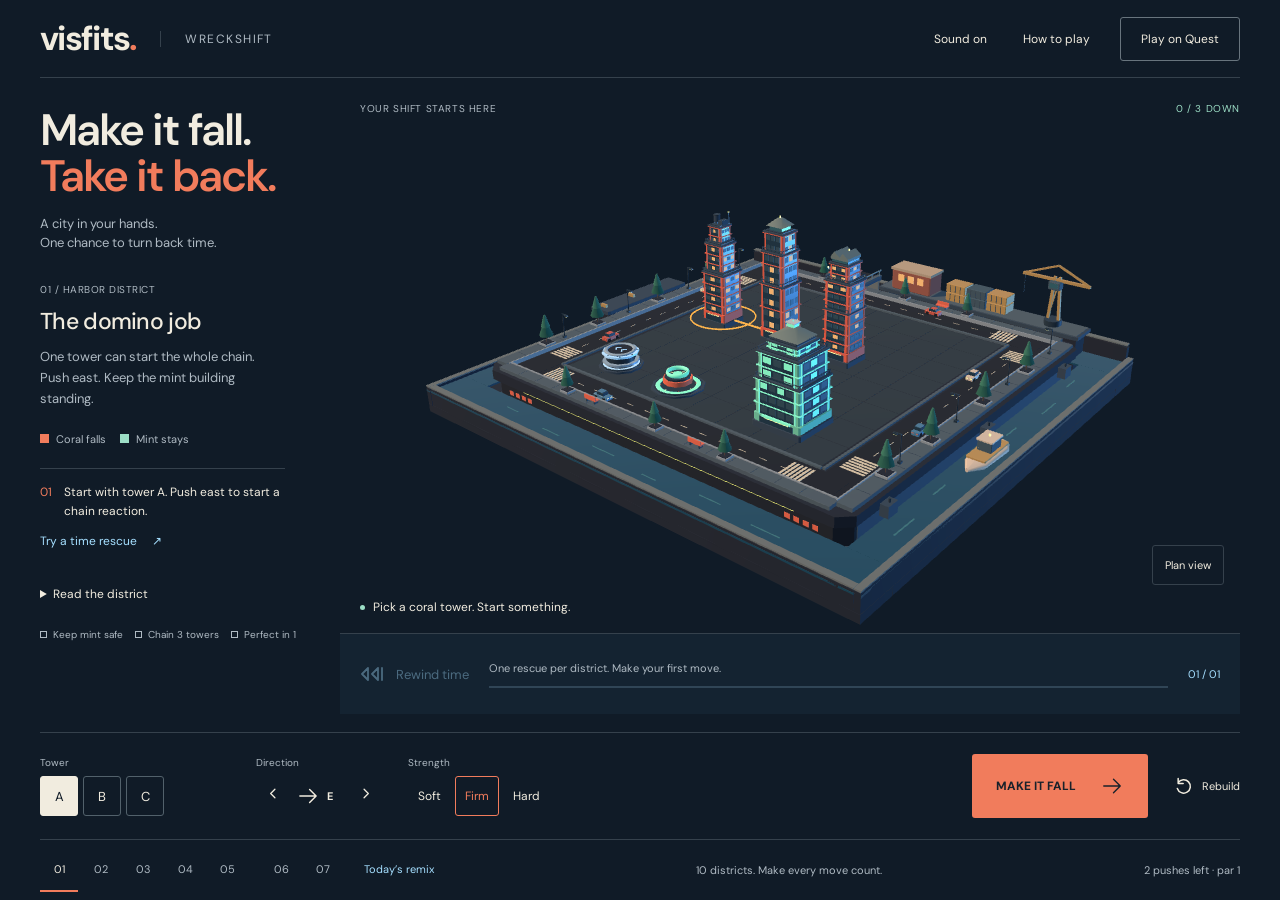
==== commit 77f8ddcb: "Publish ten-district relay campaign and new city scenery" ====
--- a/index.html
+++ b/index.html
@@ -1,15 +1,15 @@
 <!doctype html>
-<html lang="en"><head><meta charset="UTF-8"/><meta name="viewport" content="width=device-width,initial-scale=1.0"/><meta name="theme-color" content="#101b27"/><meta name="description" content="Visfits Wreckshift. Pull a tower. Rewind the collapse. Change the city's fate with your hands."/><link rel="icon" href="./mark.svg"/><link rel="manifest" href="./manifest.webmanifest"/><link rel="apple-touch-icon" href="./icons/icon-192.png"/><meta property="og:title" content="Visfits: Wreckshift"/><meta property="og:description" content="Pull a tower. Rewind the collapse. Change the city's fate with your hands."/><meta property="og:type" content="website"/><title>Visfits — Wreckshift</title>  <script type="module" crossorigin src="./assets/index-Cx1Agp89.js"></script>
-  <link rel="stylesheet" crossorigin href="./assets/index-DI6Z0l-l.css">
+<html lang="en"><head><meta charset="UTF-8"/><meta name="viewport" content="width=device-width,initial-scale=1.0"/><meta name="theme-color" content="#101b27"/><meta name="description" content="Visfits Wreckshift. Pull a tower. Rewind the collapse. Change the city's fate with your hands."/><link rel="icon" href="./mark.svg"/><link rel="manifest" href="./manifest.webmanifest"/><link rel="apple-touch-icon" href="./icons/icon-192.png"/><meta property="og:title" content="Visfits: Wreckshift"/><meta property="og:description" content="Pull a tower. Rewind the collapse. Change the city's fate with your hands."/><meta property="og:type" content="website"/><title>Visfits — Wreckshift</title>  <script type="module" crossorigin src="./assets/index-5uO106d2.js"></script>
+  <link rel="stylesheet" crossorigin href="./assets/index-kAByI9t1.css">
 </head><body>
 <div id="app">
 <header><a class="brand" href="./" aria-label="Visfits home">visfits<span>.</span></a><span class="edition">WRECKSHIFT</span><div class="header-actions"><button id="sound" aria-pressed="true">Sound on</button><button id="help" aria-expanded="false">How to play</button><button id="xr" disabled>Checking VR</button></div></header>
 <main>
-<section class="brief" aria-label="Current contract"><div class="title-block"><h1>Make it fall.<br/><span>Take it back.</span></h1><p class="premise">A city in your hands.<br/>One chance to turn back time.</p></div><div class="contract"><p id="district"></p><h2 id="mission-title"></h2><p id="mission-description"></p></div><div class="legend"><span><i class="coral"></i>Coral falls</span><span><i class="mint"></i>Mint stays</span></div><div id="lesson" aria-live="polite"><span id="lesson-number">01</span><div><strong id="lesson-title" hidden></strong><p id="lesson-text">Start with tower A. Push east to start a chain reaction.</p><button id="exit-practice" class="text-button" hidden>Leave guided rescue</button></div></div><button id="practice" class="text-button">Try a time rescue <span aria-hidden="true">↗</span></button><div class="shift-goals" aria-label="Shift goals"><span id="goal-clear">Keep mint safe</span><span id="goal-chain">Chain 3 towers</span><span id="goal-perfect">Clear at par</span></div><div id="result" hidden><p id="result-stamp"></p><h2 id="result-title"></h2><p id="result-note"></p><p id="result-score"></p><p id="result-breakdown"></p><button id="result-retry" class="text-button">Beat this shift</button><button id="next">Next district <span aria-hidden="true">↗</span></button><button id="result-practice" class="text-button" hidden>Learn to rewind <span aria-hidden="true">↗</span></button></div></section>
+<section class="brief" aria-label="Current contract"><div class="title-block"><h1>Make it fall.<br/><span>Take it back.</span></h1><p class="premise">A city in your hands.<br/>One chance to turn back time.</p></div><div class="contract"><p id="district"></p><h2 id="mission-title"></h2><p id="mission-description"></p></div><div class="legend"><span><i class="coral"></i>Coral falls</span><span><i class="mint"></i>Mint stays</span><span id="relay-legend" hidden><i class="relay-mark"></i>Brass band = relay</span><span id="barrier-legend" hidden><i class="wall-mark"></i>Walls stay solid</span></div><div id="lesson" aria-live="polite"><span id="lesson-number">01</span><div><strong id="lesson-title" hidden></strong><p id="lesson-text">Start with tower A. Push east to start a chain reaction.</p><button id="exit-practice" class="text-button" hidden>Leave guided rescue</button></div></div><button id="practice" class="text-button">Try a time rescue <span aria-hidden="true">↗</span></button><details id="tactics"><summary>Read the district</summary><p id="tactic-text"></p></details><div id="move-report" hidden><h3>Your moves</h3><ol id="move-history"></ol></div><div class="shift-goals" aria-label="Shift goals"><span id="goal-clear">Keep mint safe</span><span id="goal-chain">Chain 3 towers</span><span id="goal-perfect">Clear at par</span></div><div id="result" hidden><p id="result-stamp"></p><h2 id="result-title"></h2><p id="result-note"></p><p id="result-score"></p><p id="result-breakdown"></p><button id="result-retry" class="text-button">Beat this shift</button><button id="next">Next district <span aria-hidden="true">↗</span></button><button id="result-practice" class="text-button" hidden>Learn to rewind <span aria-hidden="true">↗</span></button></div></section>
 <section class="scene-region" aria-label="Interactive miniature city"><div id="scene-container" aria-label="Select a coral tower, aim, then push. Keyboard tower controls are below."></div><button id="view-toggle" class="view-toggle" aria-pressed="false" aria-label="Switch to overhead planning view">Plan view</button><div id="loading">Building the neighborhood<span></span></div><div class="scene-top"><span id="phase">YOUR SHIFT STARTS HERE</span><span id="progress">0 / 3 DOWN</span></div><div id="chain-feedback" aria-live="polite" hidden><strong id="chain-count">2</strong><div><span id="chain-title">CHAIN REACTION</span><p id="chain-detail">One push. Keep it going.</p></div></div><div id="time-overlay" hidden><span>TIME HELD</span><strong id="time-readout">−0.0s</strong><p>Pick a tower. Change the chain.</p></div><div class="scene-bottom"><span class="live-dot"></span><span id="feedback" role="status">Pick a coral tower. Start something.</span></div><div id="xr-message" role="status"></div></section>
 <section class="time-console" aria-label="Time rescue"><button id="rewind" disabled><svg viewBox="0 0 24 24" aria-hidden="true"><path d="M8 6 2 12l6 6V6Zm10 0-6 6 6 6V6M22 6v12"/></svg><span id="rewind-label">Rewind time</span></button><div class="time-detail"><p id="time-caption">One rescue per district. Make your first move.</p><div id="timeline-controls" hidden><label for="timeline">Back in time</label><input id="timeline" type="range" min="0" max="1000" value="1000" step="1"/><output id="timeline-value" for="timeline">0.0s</output><button id="cancel-rewind">Return to present</button></div><div class="time-track" aria-hidden="true"><span id="time-fill"></span></div></div><span id="time-charge">01 / 01</span><button id="mobile-retry" aria-label="Rebuild the district">Rebuild ↻</button></section>
 </main>
 <section class="controls" aria-label="Demolition controls"><div class="selection"><span class="control-label">Tower</span><div id="towers" role="group" aria-label="Select a tower"></div></div><div class="aim"><span class="control-label">Direction</span><div class="aim-row"><button id="left" aria-label="Aim 45 degrees left"><svg viewBox="0 0 24 24"><path d="m14 6-6 6 6 6"/></svg></button><span id="direction"><svg id="direction-arrow" viewBox="0 0 32 32"><path d="M16 26V6m-8 8 8-8 8 8"/></svg><b id="direction-label">E</b></span><button id="right" aria-label="Aim 45 degrees right"><svg viewBox="0 0 24 24"><path d="m10 6 6 6-6 6"/></svg></button></div></div><div class="power"><span class="control-label">Strength</span><div role="group" aria-label="Push strength"><button data-power="0.65">Soft</button><button data-power="1" aria-pressed="true">Firm</button><button data-power="1.35">Hard</button></div></div><button id="push" class="push" disabled><span>MAKE IT FALL</span><svg viewBox="0 0 32 32"><path d="M5 16h22M18 7l9 9-9 9"/></svg></button><button id="retry" class="retry" aria-label="Rebuild the district"><svg viewBox="0 0 24 24"><path d="M5 8a8 8 0 1 1-1 7M5 3v6h6"/></svg><span>Rebuild</span></button></section>
-<footer><div class="district-picker"><nav id="districts" aria-label="Districts"></nav><button id="remix" aria-pressed="false">Today’s remix</button></div><span id="best">Five districts. Make every move count.</span><span id="push-count">2 pushes left</span></footer>
-<dialog id="instructions" aria-label="How to play"><button id="close-help" aria-label="Close instructions">Close</button><h2>Break the city.<br/>Rewrite the moment.</h2><ol><li><strong>Start a chain.</strong> Select a coral tower, aim away from mint landmarks, then push.</li><li><strong>Catch your mistake.</strong> While buildings fall or after a failed move, rewind the last collapse. You get one rescue per district. A redirect works even at the push limit; every launch still counts toward your total.</li><li><strong>Change the outcome.</strong> With time held, choose a standing tower and push in a new direction. Everything resumes from that instant.</li></ol><p>In VR: point and pinch to select. Pull the orange handle opposite the fall, then release. Pull the blue reel toward you to wind time back; release it, then redirect with the orange handle.</p><p>Build a longer chain for bonus points. A Perfect shift clears at par without rewinding; saving a damaged landmark earns a separate Timekeeper bonus. Rewinding removes points from the discarded chain. Today’s remix mirrors a district into a new daily challenge, shared by everyone on the same UTC date. Your best scores stay on this device.</p><p class="keys">Keyboard: A / D aim · Space push · Z rewind · R rebuild</p><p><a href="./about.html" target="_blank" rel="noopener">Game notes, privacy &amp; credits ↗</a></p></dialog>
+<footer><div class="district-picker"><nav id="districts" aria-label="Districts"></nav><button id="remix" aria-pressed="false">Today’s remix</button></div><span id="best">Ten districts. Make every move count.</span><span id="push-count">2 pushes left</span></footer>
+<dialog id="instructions" aria-label="How to play"><button id="close-help" aria-label="Close instructions">Close</button><h2>Break the city.<br/>Rewrite the moment.</h2><ol><li><strong>Start a chain.</strong> Select a coral tower, aim away from mint landmarks, then push.</li><li><strong>Catch your mistake.</strong> While buildings fall or after a failed move, rewind the last collapse. You get one rescue per district. A redirect works even at the push limit; every launch still counts toward your total.</li><li><strong>Change the outcome.</strong> With time held, choose a standing tower and push in a new direction. Everything resumes from that instant.</li></ol><p><strong>Special contracts:</strong> brass-banded coral towers are relays: knock them down through another tower. They cannot start a push. Solid masonry walls stay put and can catch a falling tower. Use Plan view to read gaps, and Read the district for a tactical hint.</p><p>In VR: point and pinch to select. Pull the orange handle opposite the fall, then release. Pull the blue reel toward you to wind time back; release it, then redirect with the orange handle.</p><p>Build a longer chain for bonus points. A Perfect shift clears at par without rewinding; saving a damaged landmark earns a separate Timekeeper bonus. Rewinding removes points from the discarded chain. Today’s remix mirrors a district into a new daily challenge, shared by everyone on the same UTC date. Your best scores stay on this device.</p><p class="keys">Keyboard: A / D aim · Space push · Z rewind · R rebuild</p><p><a href="./about.html" target="_blank" rel="noopener">Game notes, privacy &amp; credits ↗</a></p></dialog>
 </div></body></html>
--- a/assets/index-kAByI9t1.css
+++ b/assets/index-kAByI9t1.css
@@ -0,0 +1 @@
+@font-face{font-family:DM Sans;font-style:normal;font-display:swap;font-weight:400;src:url(./dm-sans-latin-ext-400-normal-BtiwyxMk.woff2) format("woff2"),url(./dm-sans-latin-ext-400-normal-BjWJ59Pq.woff) format("woff");unicode-range:U+0100-02BA,U+02BD-02C5,U+02C7-02CC,U+02CE-02D7,U+02DD-02FF,U+0304,U+0308,U+0329,U+1D00-1DBF,U+1E00-1E9F,U+1EF2-1EFF,U+2020,U+20A0-20AB,U+20AD-20C0,U+2113,U+2C60-2C7F,U+A720-A7FF}@font-face{font-family:DM Sans;font-style:normal;font-display:swap;font-weight:400;src:url(./dm-sans-latin-400-normal-CW0RaeGs.woff2) format("woff2"),url(./dm-sans-latin-400-normal-BwCSEQnW.woff) format("woff");unicode-range:U+0000-00FF,U+0131,U+0152-0153,U+02BB-02BC,U+02C6,U+02DA,U+02DC,U+0304,U+0308,U+0329,U+2000-206F,U+20AC,U+2122,U+2191,U+2193,U+2212,U+2215,U+FEFF,U+FFFD}@font-face{font-family:DM Sans;font-style:normal;font-display:swap;font-weight:500;src:url(./dm-sans-latin-ext-500-normal-BJfUCQsA.woff2) format("woff2"),url(./dm-sans-latin-ext-500-normal-DR84L5F-.woff) format("woff");unicode-range:U+0100-02BA,U+02BD-02C5,U+02C7-02CC,U+02CE-02D7,U+02DD-02FF,U+0304,U+0308,U+0329,U+1D00-1DBF,U+1E00-1E9F,U+1EF2-1EFF,U+2020,U+20A0-20AB,U+20AD-20C0,U+2113,U+2C60-2C7F,U+A720-A7FF}@font-face{font-family:DM Sans;font-style:normal;font-display:swap;font-weight:500;src:url(./dm-sans-latin-500-normal-B9HHJjqV.woff2) format("woff2"),url(./dm-sans-latin-500-normal-Dr3UlScf.woff) format("woff");unicode-range:U+0000-00FF,U+0131,U+0152-0153,U+02BB-02BC,U+02C6,U+02DA,U+02DC,U+0304,U+0308,U+0329,U+2000-206F,U+20AC,U+2122,U+2191,U+2193,U+2212,U+2215,U+FEFF,U+FFFD}@font-face{font-family:DM Sans;font-style:normal;font-display:swap;font-weight:600;src:url(./dm-sans-latin-ext-600-normal-4vooXBpG.woff2) format("woff2"),url(./dm-sans-latin-ext-600-normal-DRtaDpgU.woff) format("woff");unicode-range:U+0100-02BA,U+02BD-02C5,U+02C7-02CC,U+02CE-02D7,U+02DD-02FF,U+0304,U+0308,U+0329,U+1D00-1DBF,U+1E00-1E9F,U+1EF2-1EFF,U+2020,U+20A0-20AB,U+20AD-20C0,U+2113,U+2C60-2C7F,U+A720-A7FF}@font-face{font-family:DM Sans;font-style:normal;font-display:swap;font-weight:600;src:url(./dm-sans-latin-600-normal-Aqo67rzb.woff2) format("woff2"),url(./dm-sans-latin-600-normal-BmdmIIQ2.woff) format("woff");unicode-range:U+0000-00FF,U+0131,U+0152-0153,U+02BB-02BC,U+02C6,U+02DA,U+02DC,U+0304,U+0308,U+0329,U+2000-206F,U+20AC,U+2122,U+2191,U+2193,U+2212,U+2215,U+FEFF,U+FFFD}@font-face{font-family:DM Sans;font-style:normal;font-display:swap;font-weight:700;src:url(./dm-sans-latin-ext-700-normal-CJIcxD6K.woff2) format("woff2"),url(./dm-sans-latin-ext-700-normal-BLI3TTWz.woff) format("woff");unicode-range:U+0100-02BA,U+02BD-02C5,U+02C7-02CC,U+02CE-02D7,U+02DD-02FF,U+0304,U+0308,U+0329,U+1D00-1DBF,U+1E00-1E9F,U+1EF2-1EFF,U+2020,U+20A0-20AB,U+20AD-20C0,U+2113,U+2C60-2C7F,U+A720-A7FF}@font-face{font-family:DM Sans;font-style:normal;font-display:swap;font-weight:700;src:url(./dm-sans-latin-700-normal-DvUfVpUG.woff2) format("woff2"),url(./dm-sans-latin-700-normal-CUSSCpQX.woff) format("woff");unicode-range:U+0000-00FF,U+0131,U+0152-0153,U+02BB-02BC,U+02C6,U+02DA,U+02DC,U+0304,U+0308,U+0329,U+2000-206F,U+20AC,U+2122,U+2191,U+2193,U+2212,U+2215,U+FEFF,U+FFFD}:root{font-family:DM Sans,sans-serif;color:#f1ecdf;background:#101b27;font-synthesis:none;--paper:#f1ecdf;--ink:#101b27;--coral:#f17c5c;--mint:#9cdec6;--time:#a5dfff;--muted:#afbac3;--line:#35414c}*{box-sizing:border-box}body{margin:0}button,a,input{-webkit-tap-highlight-color:transparent}button{font:inherit;color:inherit;cursor:pointer;background:none;border:0}button:disabled{opacity:.38;cursor:default}button:focus-visible,a:focus-visible,input:focus-visible{outline:2px solid var(--time);outline-offset:4px}button:hover:not(:disabled){color:var(--mint)}::selection{background:var(--coral);color:var(--ink)}[hidden]{display:none!important}h1,h2,p{margin:0}svg{fill:none;stroke:currentColor;stroke-width:1.8;stroke-linecap:round;stroke-linejoin:round}header{height:78px;display:flex;align-items:center;gap:24px;margin:0 40px;border-bottom:1px solid var(--line);position:relative;z-index:3}.brand{font-weight:700;color:var(--paper);font-size:34px;letter-spacing:-.05em;text-decoration:none}.brand span{color:var(--coral)}.edition{font-size:12px;letter-spacing:.12em;color:var(--muted);border-left:1px solid var(--line);padding-left:24px}.header-actions{margin-left:auto;display:flex;gap:24px;align-items:center;font-size:12px}.header-actions button{min-height:44px}#xr{border:1px solid #68747d;padding:10px 20px;border-radius:3px}main{min-height:610px;height:calc(100svh - 246px);max-height:1080px;display:grid;grid-template-columns:280px minmax(0,1fr);grid-template-rows:minmax(440px,1fr) auto;padding:0 40px;gap:0 20px}.brief{padding-top:38px;position:relative;z-index:2;grid-row:1/3}h1{font-size:44px;line-height:1.04;letter-spacing:-.045em;font-weight:600}h1 span{color:var(--coral)}.premise{font-size:15px;line-height:1.55;margin-top:20px;color:var(--muted)}.contract{margin-top:42px;max-width:245px}#district{font-size:10px;letter-spacing:.05em;color:var(--muted);margin-bottom:10px}.contract h2{font-size:23px;font-weight:500;letter-spacing:-.03em}.contract>p:last-child{font-size:13px;line-height:1.65;color:var(--muted);margin-top:10px}.legend{display:flex;gap:16px;margin-top:22px;font-size:11px;color:var(--muted)}.legend span{display:flex;align-items:center;gap:7px}.legend i{width:9px;height:9px;display:inline-block}.coral{background:var(--coral)}.mint{background:var(--mint)}#lesson{display:flex;gap:12px;margin-top:32px;border-top:1px solid var(--line);padding-top:18px;max-width:245px;font-size:12px;line-height:1.6}#lesson-number{font-size:12px;color:var(--coral);font-variant-numeric:tabular-nums}#lesson-text{color:var(--paper)}.text-button{padding:12px 0;font-size:12px;color:var(--time);display:flex;gap:15px;min-height:44px}.scene-region{position:relative;min-width:0;min-height:0}#scene-container{position:absolute;inset:0}canvas{display:block;touch-action:pan-y}#loading{position:absolute;inset:0;display:flex;align-items:center;justify-content:center;gap:12px;font-size:13px;background:var(--ink);z-index:4}#loading span{width:5px;height:5px;background:var(--coral);animation:blink 1s infinite}@keyframes blink{50%{opacity:.25}}.scene-top{position:absolute;top:24px;left:20px;right:0;display:flex;justify-content:space-between;gap:16px;font-size:10px;letter-spacing:.06em;color:var(--muted);pointer-events:none}#progress{color:var(--mint);white-space:nowrap}.scene-bottom{position:absolute;bottom:18px;left:20px;right:15px;display:flex;align-items:center;gap:8px;font-size:12px;pointer-events:none}.live-dot{height:5px;width:5px;border-radius:50%;background:var(--mint);flex-shrink:0}#xr-message{position:absolute;bottom:50px;left:20px;right:20px;font-size:12px;background:var(--ink);color:var(--coral)}#xr-message:empty{display:none}#time-overlay{position:absolute;top:68px;right:15px;text-align:right;pointer-events:none;color:var(--time)}#time-overlay span{font-size:10px;letter-spacing:.12em}#time-overlay strong{display:block;font-weight:500;font-size:44px;letter-spacing:-.05em;font-variant-numeric:tabular-nums}#time-overlay p{font-size:11px}.time-console{display:flex;align-items:center;gap:20px;padding:18px 20px;border-top:1px solid var(--line);background:#142331;margin-bottom:18px;min-width:0}.time-console>button{display:flex;gap:12px;align-items:center;color:var(--time);font-size:13px;white-space:nowrap;min-height:44px;padding:0}.time-console svg{width:24px;height:24px}.time-detail{flex:1;min-width:0}.time-detail p{font-size:11px;color:var(--muted);line-height:1.5}.time-track{height:2px;background:#304556;margin-top:10px;overflow:hidden}#time-fill{height:100%;display:block;background:var(--time);width:0}#time-charge{color:var(--time);font-size:11px;white-space:nowrap;font-variant-numeric:tabular-nums}#timeline-controls{display:flex;align-items:center;gap:10px;font-size:10px;margin-top:5px}#timeline-controls label{position:absolute;width:1px;height:1px;overflow:hidden;clip-path:inset(50%)}#timeline{min-width:60px;flex:1;width:100%;accent-color:var(--time);height:26px}#timeline-value{font-variant-numeric:tabular-nums;min-width:36px}#cancel-rewind{font-size:10px;min-height:36px;text-decoration:underline;white-space:nowrap}.time-held .time-console{border-color:var(--time)}.time-held #phase,.time-held #lesson-number{color:var(--time)}.controls{min-height:108px;margin:0 40px;display:flex;gap:26px;align-items:center;border-top:1px solid var(--line);border-bottom:1px solid var(--line)}.control-label{font-size:10px;color:var(--muted);display:block;margin-bottom:7px}.selection{min-width:220px}#towers{display:flex;gap:5px}#towers button{width:38px;height:40px;font-size:13px;border:1px solid #52616b;border-radius:3px;font-variant-numeric:tabular-nums}#towers button[aria-pressed=true]{background:var(--paper);color:var(--ink);border-color:var(--paper)}#towers button.fallen{border-style:dashed;color:var(--mint)}.aim-row{display:flex;gap:5px;align-items:center}.aim-row>button{padding:0;width:34px;height:40px}.aim-row>button svg{width:17px;height:17px}.aim-row>span{display:flex;gap:6px;align-items:center;font-size:11px;min-width:48px}.aim-row>span svg{width:26px;height:26px;transition:rotate .2s}.power>div{display:flex;gap:4px}.power button{padding:10px 9px;min-height:40px;border:1px solid transparent;font-size:12px;border-radius:3px}.power button[aria-pressed=true]{border-color:var(--coral);color:var(--coral)}.push{margin-left:auto;background:var(--coral);color:#18212a;display:flex;align-items:center;justify-content:center;gap:24px;padding:20px 24px;border-radius:3px;font-size:12px;font-weight:700;white-space:nowrap;min-height:60px}.push svg{width:24px;height:24px}.push:hover:not(:disabled){background:#ffa07c;color:var(--ink)}.time-held .push{background:var(--time)}.retry{display:flex;align-items:center;gap:8px;font-size:11px;padding:10px 0;min-height:44px}.retry svg{width:20px;height:20px}footer{height:60px;display:flex;align-items:center;justify-content:space-between;margin:0 40px;color:var(--muted);font-size:11px;gap:20px}#districts{display:flex;gap:4px}#districts button{font-size:11px;padding:12px;border-bottom:2px solid transparent;min-height:44px}#districts button[aria-current=true]{color:var(--paper);border-color:var(--coral)}#districts button.complete{color:var(--mint)}#districts button.mastered{border-top:2px solid var(--mint)}#result{position:absolute;left:0;right:0;top:245px;background:var(--ink);padding:22px 15px 28px 0;min-height:360px}#result-stamp{color:var(--mint);font-size:12px!important;margin:0 0 12px!important}#result h2{font-size:34px;line-height:1.1;letter-spacing:-.04em;color:var(--mint)}#result.fail h2{color:var(--coral)}#result p{font-size:13px;line-height:1.65;color:var(--muted);margin-top:14px}#result-score{font-size:30px!important;letter-spacing:-.03em;color:var(--paper)!important;font-variant-numeric:tabular-nums}#next{margin-top:20px;padding:13px 15px;border:1px solid var(--muted);font-size:12px;display:flex;justify-content:space-between;gap:24px;min-height:44px;border-radius:3px}#instructions{position:fixed;z-index:20;right:25px;top:75px;padding:35px;width:410px;max-width:calc(100vw - 36px);max-height:calc(100svh - 95px);overflow:auto;background:#e6e5d8;color:#142230;box-shadow:0 15px 60px #0007;border-radius:3px}#instructions h2{font-size:34px;line-height:1.08;letter-spacing:-.04em;margin:20px 0}#instructions p,#instructions li{font-size:13px;line-height:1.65;margin-top:15px}#instructions ol{padding-left:18px}#instructions .keys{font-size:11px}#instructions a{color:#223c54}#close-help{position:absolute;right:20px;top:8px;min-height:44px;font-size:11px;text-decoration:underline}#instructions button:hover{color:#ab3929}::-webkit-scrollbar{width:7px}::-webkit-scrollbar-thumb{background:#51616e}::-webkit-scrollbar-track{background:var(--ink)}@media(min-width:1600px){main{grid-template-columns:330px minmax(0,1fr)}h1{font-size:54px}.brief{padding-top:50px}.contract{margin-top:60px}}@media(max-width:1100px){header{margin:0 24px}.edition{display:none}main{padding:0 24px;grid-template-columns:230px minmax(0,1fr);gap:0 5px}h1{font-size:37px}.controls,footer{margin:0 24px}.controls{gap:12px}.selection{min-width:195px}#towers button{width:34px}.power button{padding:8px 5px}.push{padding:18px 14px;gap:12px}.retry span{display:none}.time-console{gap:12px;padding:14px}.time-detail p{font-size:10px}#time-charge{display:none}}@media(max-width:760px){header{height:68px;margin:0 18px;gap:14px}.brand{font-size:29px}.header-actions{gap:12px;font-size:10px}#xr{padding:8px 10px}#help{font-size:0}#help:after{content:"Help";font-size:10px}main{height:auto;min-height:0;display:flex;flex-direction:column;padding:0 18px}.brief{padding-top:22px;display:grid;grid-template-columns:1fr 1fr;gap:14px;order:0}.title-block{display:none}.contract{margin:0;max-width:none;grid-column:1/-1;display:grid;grid-template-columns:1fr 1fr;gap:6px 14px}#district{font-size:9px;margin:0;grid-column:1}.contract h2{font-size:21px;grid-column:1}.contract>p:last-child{grid-column:2;grid-row:1/3;font-size:11px;line-height:1.55;margin:0}.legend{gap:12px;font-size:10px;margin:0;grid-column:1/-1}#lesson{grid-column:1/-1;margin:0;max-width:none;padding-top:12px;display:none}#practice{position:absolute;right:0;bottom:-7px;font-size:10px}.scene-region{height:370px;flex:none;margin:0 -18px;order:1}.scene-top{top:20px;left:18px;right:18px;font-size:8px}.scene-bottom{left:18px;bottom:15px;font-size:11px}.time-console{order:2;margin:0 0 16px;gap:12px;padding:10px 12px;flex-wrap:wrap}.time-console>button{font-size:12px}.time-detail{min-width:130px}.time-detail p{font-size:10px}#timeline-controls{flex-wrap:wrap;gap:5px}#timeline{flex-basis:80px}#cancel-rewind{min-height:26px}#time-overlay{top:55px;right:18px}#time-overlay strong{font-size:34px}#time-overlay p{display:none}.controls{margin:0;position:fixed;bottom:0;left:0;right:0;z-index:8;background:var(--ink);padding:12px 16px;display:grid;grid-template-columns:minmax(0,1fr) auto;gap:10px 8px;box-shadow:0 -12px 28px #101b2740}.selection{min-width:0;grid-column:1;grid-row:1}.control-label{font-size:9px;margin-bottom:4px}#towers{gap:3px}#towers button{height:35px;width:30px;font-size:11px}.aim{grid-column:2;grid-row:1}.aim-row{gap:0}.aim-row>button{width:28px;height:35px}.aim-row>span{min-width:45px}.power{grid-column:1;grid-row:2}.power .control-label{display:none}.power button{font-size:10px;padding:7px;min-height:40px}.push{grid-column:2;grid-row:2;font-size:10px;min-height:44px;padding:10px 11px;gap:8px;margin:0;justify-content:center}.push svg{width:17px;height:17px}.retry{display:none}body{padding-bottom:147px}footer{margin:0 18px;height:55px;font-size:9px;gap:10px}#best{display:none}#districts{gap:0}#districts button{padding:9px}#push-count{max-width:90px;text-align:right;line-height:1.4}#result{position:relative;grid-column:1/-1;top:auto;padding:16px 0;min-height:0}#result h2{font-size:28px}#result p{font-size:12px;margin-top:7px}#result-score{font-size:24px!important}#next{margin-top:12px;padding:10px;font-size:12px}}@media(max-width:350px){.header-actions{gap:8px}header{margin:0 14px}.time-console{gap:6px}.controls{padding:10px 12px}.push{padding:10px 8px;font-size:9px;gap:4px}.power button{padding:7px 5px}#towers button{width:27px}.aim-row>button{width:25px}}@media(prefers-reduced-motion:reduce){*,*:before,*:after{animation:none!important;transition:none!important}}#mobile-retry{display:none}@media(max-width:760px){#mobile-retry{display:block;color:var(--muted);font-size:11px;min-height:36px;margin-left:auto}}#lesson-number{white-space:nowrap}#lesson-title{display:block;font-size:15px;line-height:1.35;margin-bottom:8px;color:var(--time)}#exit-practice{font-size:11px;color:var(--muted);text-decoration:underline;padding-bottom:0}#result-practice{margin-top:5px}.practicing .title-block{display:none}.practicing .contract{margin-top:0}.practicing #result{position:relative;top:auto;min-height:0;padding-top:24px}.practicing #lesson{border-top-color:var(--time)}#instructions{margin:0 0 0 auto;border:0;bottom:auto}#instructions::backdrop{background:#030a12b8}#instructions :focus-visible{outline-color:#1d567f}#app.practicing main{height:auto;max-height:none}.practicing .brief{padding-bottom:24px}@media(max-width:760px){.practicing #lesson{display:flex}.practicing #lesson-title{font-size:14px}.practicing #lesson-text{font-size:12px}.practicing #lesson{gap:10px;padding-top:14px}.practicing .contract>p:last-child{display:none}.practicing .contract h2{grid-column:1/-1}.practicing #result{padding-top:4px}footer{height:auto;min-height:55px;flex-wrap:wrap;padding-bottom:12px;gap:4px 10px}#best{display:block;order:3;flex-basis:100%;font-size:10px;color:var(--muted)}#push-count{margin-left:auto}}.premise{font-size:13px;line-height:1.5;margin-top:14px}.contract{margin-top:30px}#lesson{margin-top:22px;padding-top:14px}.brief{padding-top:30px}.shift-goals{display:flex;flex-wrap:wrap;gap:8px 12px;padding:14px 0;font-size:10px;color:var(--muted);line-height:1.5}.shift-goals span{display:flex;align-items:center;gap:6px}.shift-goals span:before{content:"";width:5px;height:5px;border:1px solid currentColor;flex:none}.shift-goals span.earned{color:var(--mint)}.shift-goals span.earned:before{background:currentColor}#app.playing .title-block{display:none}#app.playing .contract{margin-top:0}#app.has-result #lesson,#app.has-result #practice,#app.has-result .legend{display:none}#app.has-result #result{position:relative;top:auto;min-height:0;padding-top:10px}#result-score{margin-top:18px!important;font-size:40px!important}#result-breakdown{font-size:11px!important;line-height:1.6!important;margin-top:3px!important}#result-retry{margin-top:8px;color:var(--paper)}#next{margin-top:8px}#chain-feedback{position:absolute;left:20px;top:64px;display:flex;gap:12px;align-items:center;pointer-events:none;color:var(--mint)}#chain-count{font-size:68px;font-weight:500;line-height:1;letter-spacing:-.065em;font-variant-numeric:tabular-nums}#chain-title{display:block;font-size:10px;letter-spacing:.1em}#chain-detail{font-size:12px;color:var(--muted);margin-top:6px;max-width:185px;line-height:1.5}#chain-feedback[data-tone=warning]{color:var(--coral)}#chain-feedback[data-tone=time]{color:var(--time)}#chain-feedback.pulse{animation:chain-pop .36s ease-out}@keyframes chain-pop{0%{transform:translateY(7px);opacity:.3}to{transform:translateY(0);opacity:1}}.district-picker{display:flex;gap:16px;align-items:center;min-width:0}#remix{min-height:44px;border-bottom:2px solid transparent;font-size:11px;white-space:nowrap;color:var(--time);padding:10px 0}#remix[aria-pressed=true]{border-bottom-color:var(--time);color:var(--paper)}#app.remixing #district,.time-held #chain-feedback,.time-held .scene-top #phase{color:var(--time)}@media(max-width:1100px){.district-picker{gap:10px}#best{font-size:10px}.shift-goals{gap:6px 10px}#result h2{font-size:31px}}@media(max-width:760px){.brief{padding-top:20px}.contract{margin-top:0}.shift-goals{grid-column:1/-1;padding:2px 0 0;gap:7px 12px;font-size:9px}.scene-region{height:400px}#chain-feedback{left:18px;top:49px;gap:9px}#chain-count{font-size:43px}#chain-title{font-size:8px}#chain-detail{font-size:10px;max-width:150px;margin-top:3px}#app.has-result .contract>p:last-child{display:none}#app.has-result #result{padding:4px 0 12px}#result-score{font-size:30px!important;margin-top:12px!important}#result-breakdown{font-size:10px!important}#result-retry{min-height:36px;padding:8px 0}.district-picker{gap:12px;flex-wrap:wrap}#remix{font-size:10px}#districts button{padding:9px 8px}#time-overlay{top:112px}.practicing #chain-feedback{top:49px}footer{align-items:center}#app.has-result .shift-goals{padding-top:0}}@media(prefers-reduced-motion:reduce){#chain-feedback.pulse{animation:none}}.time-held #chain-count{font-size:26px;letter-spacing:-.03em}.time-held #chain-detail{max-width:180px}.view-toggle{position:absolute;right:16px;bottom:48px;z-index:2;font-size:11px;padding:9px 12px;min-height:40px;border:1px solid var(--line);background:var(--ink);color:var(--paper);border-radius:3px}.view-toggle[aria-pressed=true]{color:var(--time);border-color:var(--time)}@media(max-width:760px){.view-toggle{right:18px;bottom:42px;font-size:10px;padding:8px 10px}}#scene-container{overflow:hidden}.legend{flex-wrap:wrap;gap:10px 14px}.relay-mark{background:#dbb978;border:2px solid #101b27;outline:1px solid #dbb978}.wall-mark{background:#8a9396;border-top:2px solid #c5c6b8}#tactics{margin-top:12px;font-size:12px;line-height:1.65;color:var(--muted)}#tactics summary{cursor:pointer;color:var(--paper);padding:8px 0;min-height:36px;width:fit-content}#tactics summary:focus-visible{outline:2px solid var(--time);outline-offset:4px}#tactics p{padding:4px 0 10px;max-width:30ch}#move-report{margin-top:15px;padding-top:14px;border-top:1px solid var(--line)}#move-report h3{font-size:11px;font-weight:500;margin:0 0 9px;color:var(--muted)}#move-history{list-style:none;margin:0;padding:0;display:grid;gap:8px;font-size:11px;font-variant-numeric:tabular-nums}#move-history li{display:flex;justify-content:space-between;gap:12px}#move-history strong{font-weight:500;color:var(--mint);white-space:nowrap}#move-history .damaged strong{color:var(--coral)}#move-history .discarded{color:var(--muted)}#move-history .discarded strong{color:var(--time)}#towers button.relay{border-color:#a48b61;color:#dbb978;border-style:double;opacity:.7}#towers button.relay.fallen{color:var(--mint);border-style:dashed}#towers{flex-wrap:nowrap;gap:5px;max-width:340px;overflow-x:auto;scrollbar-width:thin}#towers button{flex-shrink:0}.selection{min-width:190px;max-width:340px}#districts{overflow-x:auto;scrollbar-width:thin;max-width:440px}#districts button{flex:0 0 38px;padding:12px 6px}#districts button:nth-child(6){margin-left:12px}footer .district-picker{min-width:0;flex-shrink:1}#best{white-space:nowrap}#push-count{flex-shrink:0}#app.has-result #tactics{display:none}#app.has-result #move-report{margin-top:10px;padding-top:10px}#app.practicing #tactics{display:none}@media(max-width:1100px){footer{flex-wrap:wrap;height:auto;min-height:70px;padding:8px 0}#best{font-size:10px}main{height:calc(100svh - 256px)}.controls{gap:10px}.selection{min-width:150px;max-width:240px}}@media(max-width:760px){#tactics{grid-column:1/-1;margin-top:0;font-size:11px}#tactics p{max-width:55ch}#tactics summary{min-height:36px;padding:6px 0}#move-report{grid-column:1/-1;margin-top:0;padding-top:10px}#move-history{grid-template-columns:repeat(2,minmax(0,1fr));gap:8px 16px;font-size:10px}#move-history li{gap:6px}.selection{min-width:0;max-width:none}#towers{max-width:none;gap:3px;flex-wrap:nowrap;overflow-x:auto;scrollbar-width:thin}#towers button{flex:0 0 27px}#districts{max-width:calc(100vw - 36px);width:100%}#districts button{flex-basis:40px;min-height:44px}.district-picker{width:100%;display:flex;flex-wrap:wrap;gap:0}footer{padding:0 0 14px;gap:0 10px}#remix{margin-right:auto}#best{white-space:normal}.legend{font-size:10px}main{height:auto}.shift-goals{padding-bottom:4px}#app.has-result #move-report{display:none}}
